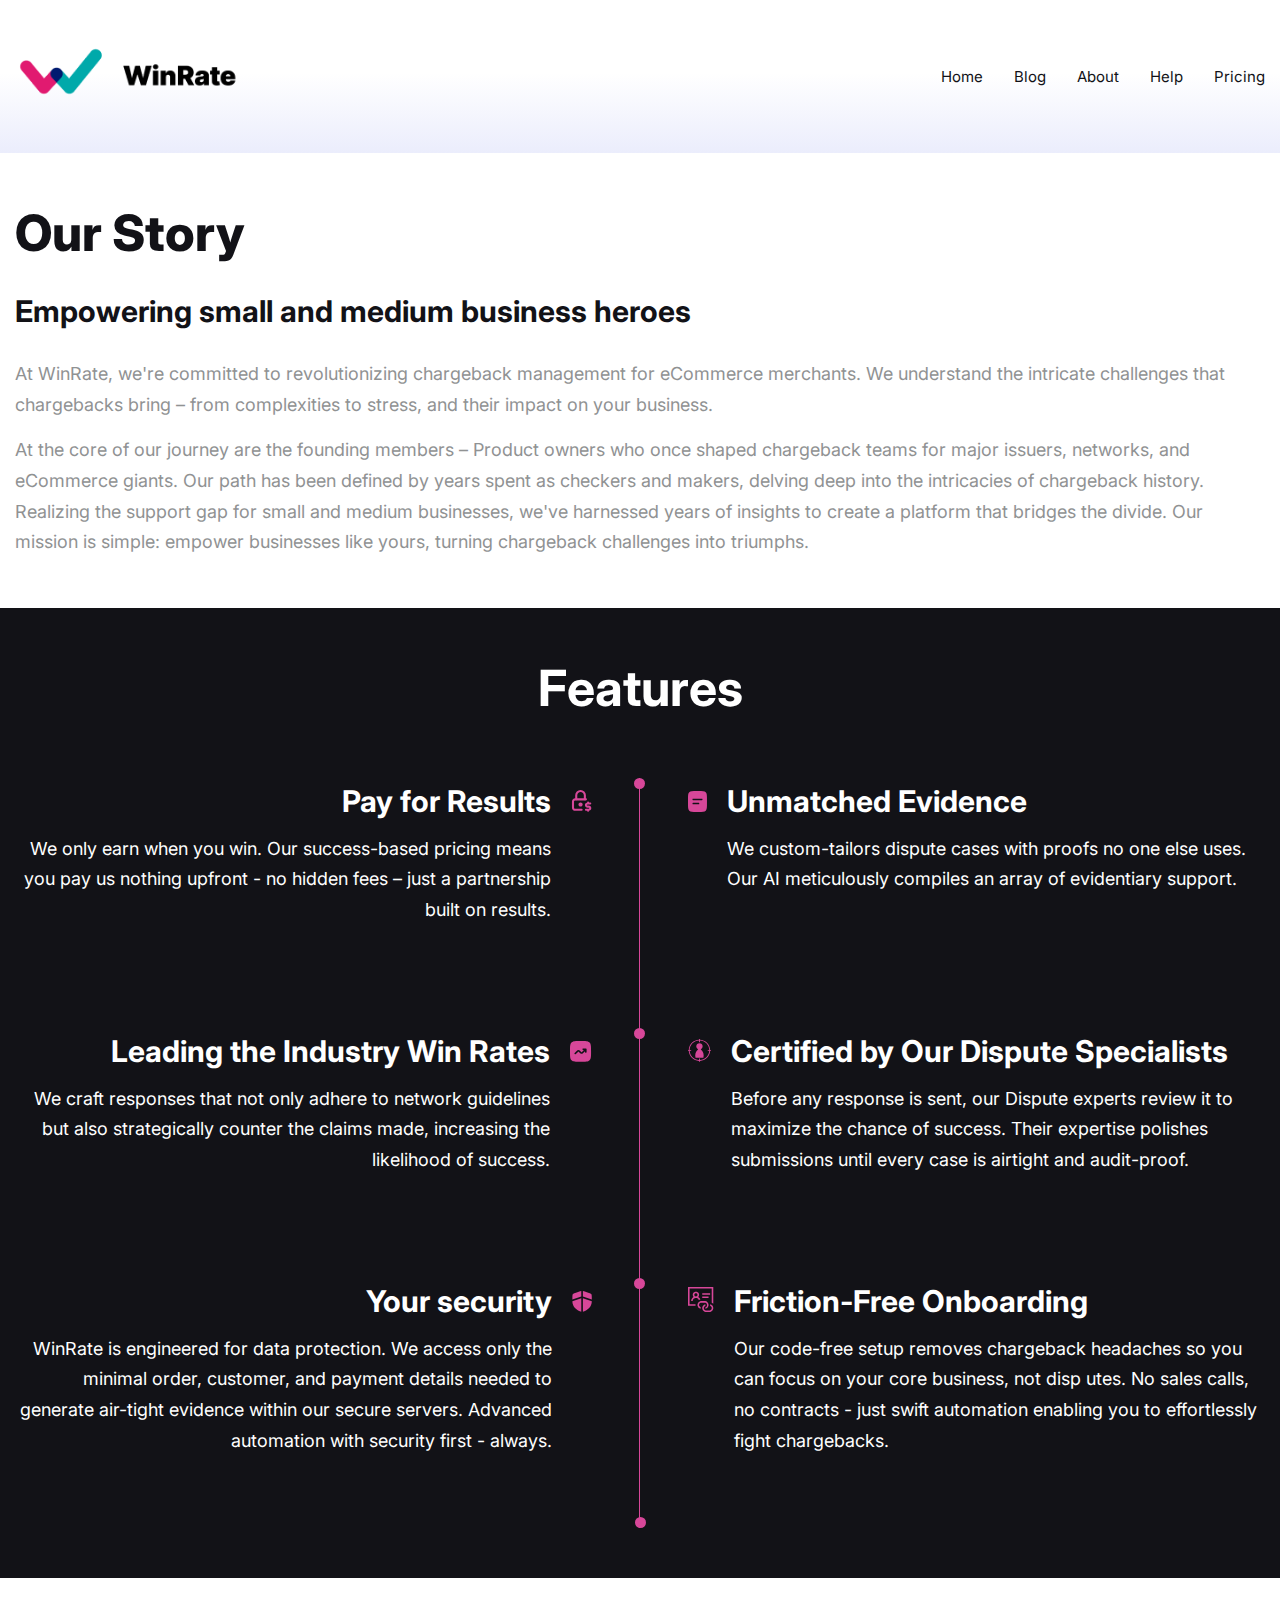
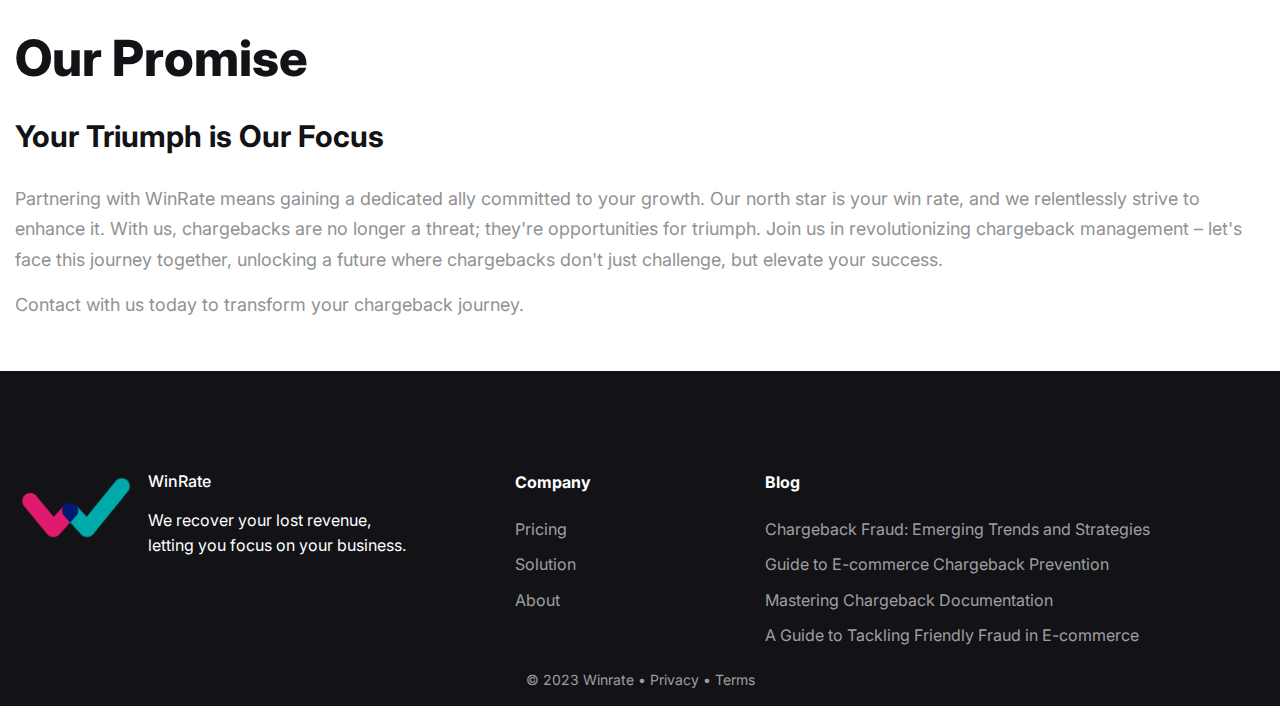
==== about-us.html @ cb0c0a17 "changes updated" ====
<!DOCTYPE html>
<html data-wf-domain="winrate.cc" data-wf-page="63db3bb6b0ab403797a33786" data-wf-site="63db3bb6b0ab4049eaa33785"
  data-wf-status="1">

<head>
  <meta charset="utf-8" />
  <title>WinRate - About Us</title>
  <meta
    content="Want the ultimate website for your SaaS Product or Start-up? Your search ends here. WinRate provides a complete toolkit to develop a powerful SaaS website that delivers top-notch performance."
    name="description" />
  <meta content="width=device-width, initial-scale=1" name="viewport" />
  <meta content="WinRate" name="Landing page" />
  <link href="assets/img/favicon.png" rel="shortcut icon" type="image/x-icon" />
  <link href="assets/css/style.css" rel="stylesheet" type="text/css" />
  <link rel="stylesheet" href="https://cdnjs.cloudflare.com/ajax/libs/OwlCarousel2/2.3.4/assets/owl.carousel.min.css"
    integrity="sha512-tS3S5qG0BlhnQROyJXvNjeEM4UpMXHrQfTGmbQ1gKmelCxlSEBUaxhRBj/EFTzpbP4RVSrpEikbmdJobCvhE3g=="
    crossorigin="anonymous" referrerpolicy="no-referrer" />
  <link rel="stylesheet"
    href="https://cdnjs.cloudflare.com/ajax/libs/OwlCarousel2/2.3.4/assets/owl.theme.default.min.css"
    integrity="sha512-sMXtMNL1zRzolHYKEujM2AqCLUR9F2C4/05cdbxjjLSRvMQIciEPCQZo++nk7go3BtSuK9kfa/s+a4f4i5pLkw=="
    crossorigin="anonymous" referrerpolicy="no-referrer" />
</head>

<body>
  <div class="linear-bg">
    <div class="container">
      <div class="header">
        <div>
          <a href="index.html" class="logo">
            <img src="assets/img/logo.png" alt="WinRate" />
          </a>
        </div>
        <div>
          <div class="menu-bar">
            <svg xmlns="http://www.w3.org/2000/svg" width="26" height="24" viewBox="0 0 26 24" fill="none">
              <path
                d="M23.6663 19.3337C24.18 19.3339 24.6738 19.5318 25.0455 19.8862C25.4172 20.2407 25.6384 20.7245 25.663 21.2375C25.6877 21.7506 25.5141 22.2534 25.1781 22.6419C24.8421 23.0304 24.3696 23.2748 23.8583 23.3243L23.6663 23.3337H2.33301C1.81939 23.3334 1.32555 23.1356 0.953826 22.7811C0.582103 22.4267 0.360992 21.9428 0.336309 21.4298C0.311626 20.9167 0.485264 20.4139 0.821242 20.0254C1.15722 19.6369 1.62978 19.3926 2.14101 19.343L2.33301 19.3337H23.6663ZM23.6663 10.0003C24.1968 10.0003 24.7055 10.211 25.0806 10.5861C25.4556 10.9612 25.6663 11.4699 25.6663 12.0003C25.6663 12.5308 25.4556 13.0395 25.0806 13.4145C24.7055 13.7896 24.1968 14.0003 23.6663 14.0003H2.33301C1.80257 14.0003 1.29387 13.7896 0.918794 13.4145C0.543722 13.0395 0.333008 12.5308 0.333008 12.0003C0.333008 11.4699 0.543722 10.9612 0.918794 10.5861C1.29387 10.211 1.80257 10.0003 2.33301 10.0003H23.6663ZM23.6663 0.666992C24.1968 0.666992 24.7055 0.877706 25.0806 1.25278C25.4556 1.62785 25.6663 2.13656 25.6663 2.66699C25.6663 3.19743 25.4556 3.70613 25.0806 4.08121C24.7055 4.45628 24.1968 4.66699 23.6663 4.66699H2.33301C1.80257 4.66699 1.29387 4.45628 0.918794 4.08121C0.543722 3.70613 0.333008 3.19743 0.333008 2.66699C0.333008 2.13656 0.543722 1.62785 0.918794 1.25278C1.29387 0.877706 1.80257 0.666992 2.33301 0.666992H23.6663Z"
                fill="black" />
            </svg>
          </div>
          <ul>
            <li><a href="index.html">Home</a></li>
            <li><a href="#">Blog</a></li>
            <li><a href="about-us.html">About</a></li>
            <li><a href="#">Help</a></li>
            <li><a href="pricing.html">Pricing</a></li>
          </ul>
        </div>
      </div>
    </div>
  </div>
  <!-- Our Story   -->
  <div class="our-story">
    <div class="container">
      <h2>Our Story </h2>
      <h3>Empowering small and medium business heroes</h3>
      <p>At WinRate, we're committed to revolutionizing chargeback management for eCommerce merchants. We understand the
        intricate challenges that chargebacks bring – from complexities to stress, and their impact on your business.
      </p>
      <p>
        At the core of our journey are the founding members – Product owners who once shaped chargeback teams for major
        issuers, networks, and eCommerce giants. Our path has been defined by years spent as checkers and makers,
        delving deep into the intricacies of chargeback history. Realizing the support gap for small and medium
        businesses, we've harnessed years of insights to create a platform that bridges the divide. Our mission is
        simple: empower businesses like yours, turning chargeback challenges into triumphs.
      </p>
    </div>
  </div>
  <!-- Features  -->
  <div class="features">
    <div class="container">
      <h2>Features</h2>
      <div class="wrapper">
        <div class="inner-wrapper">
          <div class="item">
            <div class="content">
              <h3>Pay for Results</h3>
              <p>We only earn when you win. Our success-based pricing means you pay us nothing upfront - no hidden fees
                – just a partnership built on results.</p>
            </div>
            <span><svg xmlns="http://www.w3.org/2000/svg" width="21" height="23" viewBox="0 0 21 23" fill="none">
                <path
                  d="M10.6271 20.7502H4.15677C3.58476 20.7502 3.03618 20.5307 2.6317 20.14C2.22723 19.7493 2 19.2194 2 18.6668V12.4168C2 11.8643 2.22723 11.3344 2.6317 10.9437C3.03618 10.553 3.58476 10.3335 4.15677 10.3335H14.9406"
                  stroke="#D74799" stroke-width="2.08333" stroke-linecap="round" stroke-linejoin="round" />
                <path
                  d="M5.23633 10.3333V6.16667C5.23633 5.0616 5.69079 4.00179 6.49974 3.22039C7.30868 2.43899 8.40585 2 9.54987 2C10.6939 2 11.7911 2.43899 12.6 3.22039C13.409 4.00179 13.8634 5.0616 13.8634 6.16667V10.3333M19.2553 14.5H16.5594C16.1304 14.5 15.7189 14.6646 15.4156 14.9576C15.1122 15.2507 14.9418 15.6481 14.9418 16.0625C14.9418 16.4769 15.1122 16.8743 15.4156 17.1674C15.7189 17.4604 16.1304 17.625 16.5594 17.625H17.6378C18.0668 17.625 18.4782 17.7896 18.7816 18.0826C19.0849 18.3757 19.2553 18.7731 19.2553 19.1875C19.2553 19.6019 19.0849 19.9993 18.7816 20.2924C18.4782 20.5854 18.0668 20.75 17.6378 20.75H14.9418M17.0986 20.75V21.7917M17.0986 13.4583V14.5M8.47148 15.5417C8.47148 15.8179 8.5851 16.0829 8.78734 16.2782C8.98957 16.4736 9.26386 16.5833 9.54987 16.5833C9.83588 16.5833 10.1102 16.4736 10.3124 16.2782C10.5146 16.0829 10.6283 15.8179 10.6283 15.5417C10.6283 15.2654 10.5146 15.0004 10.3124 14.8051C10.1102 14.6097 9.83588 14.5 9.54987 14.5C9.26386 14.5 8.98957 14.6097 8.78734 14.8051C8.5851 15.0004 8.47148 15.2654 8.47148 15.5417Z"
                  stroke="#D74799" stroke-width="2.08333" stroke-linecap="round" stroke-linejoin="round" />
              </svg></span>
          </div>
          <div class="item">
            <div class="content">
              <h3>Leading the Industry Win  Rates</h3>
              <p>We craft responses that not only adhere to network guidelines but also strategically counter the claims made, increasing the likelihood of success.</p>
            </div>
            <span><svg xmlns="http://www.w3.org/2000/svg" width="22" height="21" viewBox="0 0 22 21" fill="none">
              <path fill-rule="evenodd" clip-rule="evenodd" d="M1.54271 1.525C0 3.05208 0 5.50625 0 10.4167C0 15.3271 0 17.7823 1.54271 19.3073C3.08753 20.8333 5.5702 20.8333 10.5376 20.8333C15.5051 20.8333 17.9888 20.8333 19.5315 19.3073C21.0753 17.7833 21.0753 15.3271 21.0753 10.4167C21.0753 5.50625 21.0753 3.05104 19.5315 1.525C17.9899 0 15.5051 0 10.5376 0C5.5702 0 3.08648 0 1.54271 1.525ZM12.3817 8.33333C12.3817 8.76458 12.7358 9.11458 13.1721 9.11458H13.8992L11.7779 11.2115C11.7535 11.2357 11.7244 11.255 11.6924 11.2681C11.6604 11.2812 11.6261 11.288 11.5914 11.288C11.5568 11.288 11.5225 11.2812 11.4904 11.2681C11.4584 11.255 11.4294 11.2357 11.4049 11.2115L9.73363 9.55937C9.38783 9.21779 8.91898 9.02591 8.43012 9.02591C7.94126 9.02591 7.47241 9.21779 7.12661 9.55937L4.71033 11.9479C4.63268 12.0194 4.5704 12.1057 4.5272 12.2015C4.48401 12.2974 4.46078 12.4008 4.45891 12.5057C4.45704 12.6106 4.47656 12.7148 4.51631 12.8121C4.55606 12.9094 4.61522 12.9977 4.69027 13.0719C4.76532 13.1461 4.85471 13.2046 4.95312 13.2439C5.05153 13.2832 5.15694 13.3025 5.26305 13.3006C5.36917 13.2988 5.47382 13.2758 5.57077 13.2331C5.66771 13.1904 5.75497 13.1288 5.82732 13.0521L8.2436 10.6635C8.26807 10.6393 8.29715 10.62 8.32915 10.6069C8.36116 10.5938 8.39547 10.587 8.43012 10.587C8.46477 10.587 8.49908 10.5938 8.53109 10.6069C8.56309 10.62 8.59216 10.6393 8.61664 10.6635L10.2879 12.3156C10.6337 12.6572 11.1026 12.8491 11.5914 12.8491C12.0803 12.8491 12.5491 12.6572 12.8949 12.3156L15.0162 10.2198V10.9375C15.0162 11.1447 15.0994 11.3434 15.2476 11.4899C15.3958 11.6364 15.5969 11.7188 15.8065 11.7188C16.0161 11.7188 16.2171 11.6364 16.3653 11.4899C16.5135 11.3434 16.5968 11.1447 16.5968 10.9375V8.33333C16.5968 8.12613 16.5135 7.92742 16.3653 7.78091C16.2171 7.63439 16.0161 7.55208 15.8065 7.55208H13.1721C12.9625 7.55208 12.7614 7.63439 12.6132 7.78091C12.465 7.92742 12.3817 8.12613 12.3817 8.33333Z" fill="#D74799"/>
            </svg></span>
          </div>
          <div class="item">
            <div class="content">
              <h3>Your security</h3>
              <p>WinRate is engineered for data protection. We access only the minimal order, customer, and payment details needed to generate air-tight evidence within our secure servers. Advanced automation with security first - always.</p>
            </div>
            <span><svg xmlns="http://www.w3.org/2000/svg" width="20" height="21" viewBox="0 0 20 21" fill="none">
              <path d="M9.28094 0.00104336C8.62633 0.118952 7.85721 0.37355 6.67545 0.764839L6.05649 0.968309C2.80827 2.04305 1.18471 2.57938 0.777463 3.14074C0.377782 3.68959 0.369141 5.29857 0.369141 8.49149L9.28094 5.62204V0.00104336ZM9.28094 7.27067L0.369141 10.1401V10.3498C0.369141 16.2327 4.94818 19.0876 7.82157 20.3001C8.37248 20.5327 8.72895 20.683 9.28094 20.7508V7.27067ZM10.9013 20.7519V7.27067L19.8131 10.1401V10.3498C19.8131 16.2327 15.234 19.0876 12.3606 20.3001C11.8097 20.5327 11.4533 20.684 10.9013 20.7519ZM10.9013 5.62204V0C11.5559 0.117908 12.325 0.372507 13.5068 0.763795L14.1257 0.968309C17.3739 2.04201 18.9975 2.57833 19.4047 3.1397C19.8044 3.68855 19.8131 5.29753 19.8131 8.4894L10.9013 5.61995V5.62204Z" fill="#D74799"/>
            </svg></span>
          </div>
        </div>
        <div class="inner-wrapper">
          <div class="item">
            <span><svg xmlns="http://www.w3.org/2000/svg" width="19" height="21" viewBox="0 0 19 21" fill="none">
              <path fill-rule="evenodd" clip-rule="evenodd" d="M1.23501 1.30433C-1.25619e-07 2.52412 0 4.4887 0 8.41683V12.5835C0 16.5116 -1.25619e-07 18.4762 1.23501 19.696C2.46897 20.9168 4.45637 20.9168 8.43012 20.9168H10.5376C14.5114 20.9168 16.4988 20.9168 17.7328 19.696C18.9678 18.4762 18.9678 16.5116 18.9678 12.5835V8.41683C18.9678 4.4887 18.9678 2.52412 17.7328 1.30433C16.4988 0.083496 14.5114 0.0834961 10.5376 0.0834961H8.43012C4.45637 0.0834961 2.46897 0.083496 1.23501 1.30433ZM5.26882 7.63558C5.05922 7.63558 4.8582 7.71789 4.70998 7.8644C4.56177 8.01092 4.4785 8.20963 4.4785 8.41683C4.4785 8.62403 4.56177 8.82274 4.70998 8.96926C4.8582 9.11577 5.05922 9.19808 5.26882 9.19808H13.6989C13.9086 9.19808 14.1096 9.11577 14.2578 8.96926C14.406 8.82274 14.4893 8.62403 14.4893 8.41683C14.4893 8.20963 14.406 8.01092 14.2578 7.8644C14.1096 7.71789 13.9086 7.63558 13.6989 7.63558H5.26882ZM5.26882 11.8022C5.05922 11.8022 4.8582 11.8846 4.70998 12.0311C4.56177 12.1776 4.4785 12.3763 4.4785 12.5835C4.4785 12.7907 4.56177 12.9894 4.70998 13.1359C4.8582 13.2824 5.05922 13.3647 5.26882 13.3647H10.5376C10.7473 13.3647 10.9483 13.2824 11.0965 13.1359C11.2447 12.9894 11.328 12.7907 11.328 12.5835C11.328 12.3763 11.2447 12.1776 11.0965 12.0311C10.9483 11.8846 10.7473 11.8022 10.5376 11.8022H5.26882Z" fill="#D74799"/>
            </svg></span>
            <div class="content">
              <h3>Unmatched Evidence</h3>
              <p>We custom-tailors dispute cases with proofs no one else uses. Our AI meticulously compiles  an array of evidentiary support.</p>
            </div>
          </div>
          <div class="item">
            <span><svg xmlns="http://www.w3.org/2000/svg" width="23" height="23" viewBox="0 0 23 23" fill="none">
              <path d="M11.0151 0V0.742188C5.45323 0.967285 0.97852 5.39062 0.750808 10.8887H0V11.7676H0.750808C0.97852 17.2656 5.45323 21.6895 11.0151 21.9141V22.6562H11.9043V21.9141C17.4662 21.6895 21.9414 17.2656 22.1686 11.7676H22.9194V10.8887H22.1686C21.9414 5.39062 17.4662 0.967285 11.9043 0.742188V0H11.0151ZM11.0151 1.62158V3.125H11.9043V1.62158C16.9821 1.84473 21.0522 5.86914 21.2795 10.8887H19.7581V11.7676H21.2795C21.0522 16.7871 16.9821 20.8105 11.9043 21.0352V19.5312H11.0151V21.0352C5.93731 20.8105 1.86615 16.7871 1.64042 11.7676H3.1613V10.8887H1.64042C1.86615 5.86914 5.93731 1.84473 11.0151 1.62158ZM11.4597 4.19922C10.6213 4.19922 9.81718 4.52846 9.22432 5.11451C8.63146 5.70056 8.2984 6.49542 8.2984 7.32422C8.29864 7.92934 8.4766 8.52138 8.81068 9.02844C9.14476 9.5355 9.62057 9.93578 10.1804 10.1807C7.34013 12.5439 6.8116 15.8984 7.50808 18.6523H15.4113C16.1078 15.8984 15.5743 12.5391 12.739 10.1758C13.298 9.93123 13.7733 9.53171 14.1074 9.0256C14.4414 8.51949 14.6198 7.92851 14.621 7.32422C14.621 6.49542 14.2879 5.70056 13.6951 5.11451C13.1022 4.52846 12.2981 4.19922 11.4597 4.19922Z" fill="#D74799"/>
            </svg></span>
            <div class="content">
              <h3>Certified by Our  Dispute Specialists</h3>
              <p>Before any response is sent, our Dispute experts review it to maximize the chance of success. Their expertise polishes submissions until every case is airtight and audit-proof.</p>
            </div>
          </div>
          <div class="item">
            <span><svg xmlns="http://www.w3.org/2000/svg" width="26" height="25" viewBox="0 0 26 25" fill="none">
              <path d="M22.1291 7.8125H14.2258V6.25H22.1291V7.8125ZM14.2258 9.375H20.5484V10.9375H14.2258V9.375ZM22.0797 17.2607C22.5407 17.3503 22.9688 17.509 23.3639 17.7368C23.7591 17.9647 24.0966 18.2536 24.3765 18.6035C24.6565 18.9535 24.8787 19.3359 25.0434 19.751C25.208 20.166 25.2904 20.6136 25.2904 21.0938C25.2904 21.6309 25.1875 22.1354 24.9816 22.6074C24.7758 23.0794 24.4918 23.4945 24.1296 23.8525C23.7673 24.2106 23.3475 24.4914 22.87 24.6948C22.3925 24.8983 21.8821 25 21.3387 25H18.1774C17.6341 25 17.1237 24.8983 16.6462 24.6948C16.1687 24.4914 15.7488 24.2147 15.3866 23.8647C15.0244 23.5148 14.7404 23.0998 14.5345 22.6196C14.3287 22.1395 14.2258 21.6309 14.2258 21.0938C14.2258 20.6299 14.304 20.1864 14.4605 19.7632C14.6169 19.34 14.835 18.9616 15.1149 18.6279C15.3948 18.2943 15.7283 18.0054 16.1152 17.7612C16.5021 17.5171 16.9261 17.3503 17.3871 17.2607V18.8843C17.1484 18.9657 16.9343 19.0796 16.745 19.2261C16.5556 19.3726 16.3869 19.5435 16.2387 19.7388C16.0905 19.9341 15.9835 20.1457 15.9176 20.3735C15.8518 20.6014 15.8147 20.8415 15.8065 21.0938C15.8065 21.4193 15.8682 21.7244 15.9917 22.0093C16.1152 22.2941 16.284 22.5423 16.498 22.7539C16.7121 22.9655 16.9631 23.1323 17.2513 23.2544C17.5394 23.3765 17.8481 23.4375 18.1774 23.4375H21.3387C21.668 23.4375 21.9768 23.3765 22.2649 23.2544C22.553 23.1323 22.8041 22.9655 23.0182 22.7539C23.2322 22.5423 23.401 22.2941 23.5245 22.0093C23.648 21.7244 23.7097 21.4193 23.7097 21.0938C23.7097 20.8415 23.6727 20.5973 23.5986 20.3613C23.5245 20.1253 23.4092 19.9097 23.2528 19.7144C23.0964 19.519 22.9235 19.3481 22.7342 19.2017C22.5448 19.0552 22.3184 18.9412 22.055 18.8599C22.1044 18.5669 22.1291 18.2699 22.1291 17.9688C22.1291 17.8548 22.1249 17.7368 22.1167 17.6147C22.1085 17.4927 22.0961 17.3747 22.0797 17.2607ZM13.4355 15.625C13.1062 15.625 12.7975 15.686 12.5093 15.8081C12.2212 15.9302 11.9701 16.097 11.7561 16.3086C11.542 16.5202 11.3733 16.7684 11.2498 17.0532C11.1263 17.3381 11.0645 17.6432 11.0645 17.9688C11.0645 18.2292 11.1016 18.4733 11.1757 18.7012C11.2498 18.929 11.365 19.1447 11.5214 19.3481C11.6779 19.5516 11.8507 19.7225 12.0401 19.8608C12.2294 19.9992 12.4558 20.1131 12.7193 20.2026C12.6699 20.4956 12.6452 20.7926 12.6452 21.0938C12.6452 21.2077 12.6493 21.3257 12.6575 21.4478C12.6658 21.5698 12.6781 21.6878 12.6946 21.8018C12.2336 21.7204 11.8055 21.5617 11.4103 21.3257C11.0151 21.0897 10.6776 20.8008 10.3977 20.459C10.1178 20.1172 9.89551 19.7347 9.73086 19.3115C9.56621 18.8883 9.48388 18.4408 9.48388 17.9688C9.48388 17.4316 9.58679 16.9271 9.79261 16.4551C9.99842 15.9831 10.2783 15.5721 10.6323 15.2222C10.9863 14.8722 11.4062 14.5915 11.8919 14.3799C12.3776 14.1683 12.8922 14.0625 13.4355 14.0625H16.5968C17.1401 14.0625 17.6506 14.1642 18.128 14.3677C18.6055 14.5711 19.0213 14.8519 19.3753 15.21C19.7293 15.568 20.0133 15.9831 20.2273 16.4551C20.4414 16.9271 20.5484 17.4316 20.5484 17.9688C20.5484 18.4082 20.4661 18.8354 20.3014 19.2505C20.1368 19.6655 19.9063 20.048 19.6099 20.3979C19.3135 20.7479 18.9801 21.0409 18.6097 21.2769C18.2392 21.5129 17.8317 21.6878 17.3871 21.8018V20.1782C17.7411 20.105 18.021 20.0114 18.2268 19.8975C18.4327 19.7835 18.5891 19.633 18.6961 19.4458C18.8031 19.2586 18.8772 19.047 18.9184 18.811C18.9595 18.575 18.976 18.2943 18.9678 17.9688C18.9678 17.6432 18.906 17.3381 18.7825 17.0532C18.659 16.7684 18.4903 16.5202 18.2762 16.3086C18.0622 16.097 17.8111 15.9302 17.523 15.8081C17.2348 15.686 16.9261 15.625 16.5968 15.625H13.4355ZM25.2904 0V16.7358C24.8211 16.3208 24.2942 15.9912 23.7097 15.7471V1.5625H1.58065V17.1875H7.59452C7.57805 17.3177 7.56159 17.4438 7.54512 17.5659C7.52866 17.688 7.51631 17.8223 7.50808 17.9688C7.50808 18.099 7.51631 18.2292 7.53277 18.3594C7.54924 18.4896 7.5657 18.6198 7.58217 18.75H0V0H25.2904ZM3.16129 14.0625C3.16129 13.6393 3.21892 13.2284 3.33418 12.8296C3.44943 12.4308 3.61408 12.0524 3.82813 11.6943C4.04218 11.3363 4.3015 11.0107 4.60611 10.7178C4.91071 10.4248 5.25236 10.1766 5.63106 9.97314C5.35115 9.68831 5.13299 9.35872 4.97657 8.98438C4.82015 8.61003 4.74194 8.2194 4.74194 7.8125C4.74194 7.38119 4.82427 6.97835 4.98892 6.604C5.15357 6.22965 5.37996 5.896 5.6681 5.60303C5.95624 5.31006 6.28966 5.08626 6.66836 4.93164C7.04705 4.77702 7.45868 4.69564 7.90324 4.6875C8.33956 4.6875 8.74707 4.76888 9.12577 4.93164C9.50447 5.0944 9.842 5.3182 10.1384 5.60303C10.4347 5.88786 10.6611 6.21745 10.8176 6.5918C10.974 6.96615 11.0563 7.37305 11.0645 7.8125C11.0645 8.2194 10.9863 8.61003 10.8299 8.98438C10.6735 9.35872 10.4553 9.68831 10.1754 9.97314C10.6941 10.258 11.1427 10.6242 11.5214 11.0718C11.9001 11.5194 12.1924 12.0239 12.3982 12.5854C11.8713 12.6668 11.3609 12.8133 10.867 13.0249C10.7517 12.7157 10.5953 12.4349 10.3977 12.1826C10.2001 11.9303 9.97372 11.7106 9.71851 11.5234C9.4633 11.3363 9.17928 11.1938 8.86644 11.0962C8.55361 10.9985 8.23254 10.9456 7.90324 10.9375C7.46691 10.9375 7.0594 11.0189 6.68071 11.1816C6.30201 11.3444 5.96447 11.5682 5.6681 11.853C5.37173 12.1379 5.14534 12.4674 4.98892 12.8418C4.8325 13.2161 4.75017 13.623 4.74194 14.0625H3.16129ZM7.90324 6.25C7.68096 6.25 7.47515 6.29069 7.2858 6.37207C7.09645 6.45345 6.9318 6.56331 6.79184 6.70166C6.65189 6.84001 6.53664 7.00684 6.44608 7.20215C6.35552 7.39746 6.31436 7.60091 6.32259 7.8125C6.32259 8.03223 6.36375 8.23568 6.44608 8.42285C6.5284 8.61003 6.63954 8.77279 6.7795 8.91113C6.91945 9.04948 7.08822 9.16341 7.2858 9.25293C7.48338 9.34245 7.68919 9.38314 7.90324 9.375C8.12552 9.375 8.33133 9.33431 8.52068 9.25293C8.71003 9.17155 8.87468 9.06169 9.01463 8.92334C9.15458 8.78499 9.26984 8.61816 9.3604 8.42285C9.45095 8.22754 9.49212 8.02409 9.48388 7.8125C9.48388 7.59277 9.44272 7.38932 9.3604 7.20215C9.27807 7.01497 9.16693 6.85221 9.02698 6.71387C8.88703 6.57552 8.71826 6.46159 8.52068 6.37207C8.3231 6.28255 8.11728 6.24186 7.90324 6.25Z" fill="#D74799"/>
            </svg></span>
            <div class="content">
              <h3>Friction-Free Onboarding</h3>
              <p>Our code-free setup removes chargeback headaches so you can focus on your core business, not disp     utes. No sales calls, no contracts - just swift automation enabling you to effortlessly fight chargebacks.</p>
            </div>
          </div>
        </div>
      </div>
    </div>

  </div>
   <!-- Our Promise   -->
   <div class="our-story">
    <div class="container">
      <h2>Our Promise </h2>
      <h3>Your Triumph is Our Focus</h3>
      <p>Partnering with WinRate means gaining a dedicated ally committed to your growth. Our north star is your win rate, and we relentlessly strive to enhance it. With us, chargebacks are no longer a threat; they're opportunities for triumph. Join us in revolutionizing chargeback management – let's face this journey together, unlocking a future where chargebacks don't just challenge, but elevate your success.
      </p>
      <p>
        Contact with us today to transform your chargeback journey.
      </p>
    </div>
  </div>
  <!-- Footer  -->
  <footer>
    <div class="container">
      <div class="inner-footer">
        <div class="inner-wrapper logo">
          <img src="assets/img/favicon.png" alt="WinRate" />
          <div>
            <p><span>WinRate</span></p>
            <p>We recover your lost revenue, letting you focus on your business. </p>
          </div>

        </div>
        <div class="inner-wrapper">
          <h3>Company</h3>
          <ul>
            <li><a href="#">Pricing</a></li>
            <li><a href="#">Solution</a></li>
            <li><a href="#">About</a></li>
          </ul>
        </div>
        <div class="inner-wrapper">
          <h3>Blog</h3>
          <ul>
            <li><a href="#">Chargeback Fraud: Emerging Trends and Strategies</a></li>
            <li><a href="#">Guide to E-commerce Chargeback Prevention</a></li>
            <li><a href="#">Mastering Chargeback Documentation</a></li>
            <li><a href="#"> A Guide to Tackling Friendly Fraud in E-commerce</a></li>
          </ul>
        </div>
      </div>
      <div class="copy-right">
        © 2023 Winrate • <a href="#">Privacy</a> • <a href="#">Terms</a></a>
      </div>
    </div>
  </footer>
  <!--  -->



  <!-- scripts  -->
  <script src="https://code.jquery.com/jquery-3.7.1.min.js"
    integrity="sha256-/JqT3SQfawRcv/BIHPThkBvs0OEvtFFmqPF/lYI/Cxo=" crossorigin="anonymous"></script>
  <script src="https://cdnjs.cloudflare.com/ajax/libs/OwlCarousel2/2.3.4/owl.carousel.min.js"
    integrity="sha512-bPs7Ae6pVvhOSiIcyUClR7/q2OAsRiovw4vAkX+zJbw3ShAeeqezq50RIIcIURq7Oa20rW2n2q+fyXBNcU9lrw=="
    crossorigin="anonymous" referrerpolicy="no-referrer"></script>

  <script>
    $('.owl-carousel-right').owlCarousel({
      center: true,
      loop: true,
      items: 3,
      autoplay: true,
      autoplayTimeout: 1600,
      autoplaySpeed: 1000,
      margin: 10,
      rtl: true,
      dots: false,
      nav: false
    })
    $('.owl-carousel-left').owlCarousel({
      center: true,
      loop: true,
      items: 3,
      autoplay: true,
      autoplayTimeout: 1600,
      autoplaySpeed: 1000,
      margin: 10,
      dots: false,
      nav: false
    })
    $('.client-testimonail').owlCarousel({
      loop: true,
      items: 1,
      autoplay: false,
      margin: 10,
      dots: false,
      nav: true,
      navText: ["<img src='assets/img/left-arrow.svg'>", "<img src='assets/img/right-arrow.svg'>"]

    })
  </script>
  <script>
    var acc = document.getElementsByClassName("accordion-item");

    var i;

    for (i = 0; i < acc.length; i++) {
      acc[i].addEventListener("click", function () {
        this.classList.toggle("active");
        var panel = this.nextElementSibling;

        if (panel.style.display === "block") {
          panel.style.display = "none";
        } else {
          panel.style.display = "block";
        }
      });
    }
  </script>
  <script>
    $(".menu-bar").click(function () {
      $(".header").toggleClass("show");
    });
  </script>
</body>

</html>
---- assets/css/style.css ----
@import url('https://fonts.googleapis.com/css2?family=Inter:wght@100;200;300;400;500;600;700;800;900&display=swap');

body {
    font-family: 'Inter', sans-serif;
    font-weight: 400;
    font-size: 15px;
    color: #121217;
    margin: 0;
}

* {
    box-sizing: border-box;
}

p {
    margin: 0;
    font-size: 18px;
    line-height: 30.6px;
}

h1,
h2 {
    margin: 0;
}

ul {
    list-style: none;
    margin: 0;
    padding: 0;
}

a {
    text-decoration: none;
    color: #121217;
}

img {
    width: 100%;
}

.bg-gray {
    background: #F7F7F8;
}

.linear-bg {
    background: linear-gradient(0deg, #EBEDFC 0%, rgba(255, 255, 255, 0.00) 52.3%);
}

a.learn-more {
    color: #000;
    font-size: 15px;
    font-weight: 500;
    line-height: 31.72px;
    letter-spacing: -0.52px;
    display: inline-flex;
    align-items: center;
}

.container {
    max-width: 1380px;
    padding: 0 15px;
    margin: 0 auto;
}

.primary-btn {
    color: #fff;
    background-color: #7F54B3;
    border-radius: 50px;
    font-size: 16px;
    font-weight: 500;
    line-height: 24px;
    padding: 6px 25px;
    cursor: pointer;
    border: none;
}

.primary-btn:hover {
    background-color: #d9d9d9;
    color: #7F54B3;
}

.header {
    display: flex;
    align-items: center;
    justify-content: space-between;
    padding: 44px 0;
}

.header>div {
    flex: 1;
}

.header>div:last-child {
    text-align: right;
}

.header .logo {
    display: block;
    flex: 1;
}

.header .logo img {
    max-width: 233px;
}

.header ul {
    display: flex;
    align-items: center;
    gap: 31px;
    justify-content: flex-end;
}

.header ul li a {
    line-height: 24px;
}

/* Banner  */
.banner {
    padding: 104px 0;
}

.banner h1 {
    font-size: 74px;
    font-weight: 800;
    line-height: 80px;
    letter-spacing: -3.2px;
    margin: 0 0 20px;
}

.banner h1 span {
    color: #7F54B3;
}

.banner .line {
    max-width: 635px;
}

.banner .dashboard {
    /* max-width: 575px;
    display: block; */
    margin: 30px auto 0;
}

.banner .content {
    margin: 17px 0 0;
}

.banner .content p {
    font-size: 24px;
    max-width: 800px;
    color: #909293;
    line-height: 30.6px;
    margin: 0 0 50px;
}

.banner .content .primary-btn {
    padding-left: 50px;
    padding-right: 50px;
}

/* Win Rates: Our Guiding North Star  */
.win-rate {
    background: url(../img/winrates.png), #EBEDFC 50% / cover no-repeat;
}

.win-rate .win-rate-wrapper {
    padding: 100px 0;
    display: flex;
    flex-wrap: wrap;
}

.win-rate .win-rate-inner {
    width: 50%;
}

.win-rate .win-rate-inner h2 {
    font-size: 53px;
    line-height: 63.84px;
    letter-spacing: -1.68px;
    margin: 0 0 30px;
}

.win-rate .win-rate-inner .line {
    max-width: 258px;
}

.win-rate .win-rate-inner p {
    margin: 15px 0;
}

.win-rate .win-rate-inner p span {
    font-weight: 700;
}


.win-rate .win-rate-inner h3 {
    text-align: center;
    font-size: 28px;
    margin: 0 0 50px;
}

.win-rate .win-rate-inner .right-inner {
    position: relative;
    max-width: 300px;
    margin: 0 auto;

}

.win-rate .win-rate-inner .right-inner::before {
    content: '';
    background: linear-gradient(90deg, #EBEDFC 30.52%, rgba(255, 255, 255, 0.00) 50.31%);
    background-size: cover;
    position: absolute;
    top: 0;
    bottom: 0;
    left: 0;
    width: 50px;
    z-index: 10;
}

.win-rate .win-rate-inner .right-inner::after {
    content: '';
    background: linear-gradient(270deg, #EBEDFC 30.52%, rgba(255, 255, 255, 0.00) 50.31%);
    background-size: cover;
    position: absolute;
    top: 0;
    bottom: 0;
    right: 0;
    width: 100px;
    z-index: 10;
}

.win-rate .win-rate-inner .right-inner .owl-carousel {
    margin: 0 0 20px;
}

.win-rate .win-rate-inner .right-inner .owl-carousel .owl-item.center .item {
    transform: scale(1.2);
}

.win-rate .win-rate-inner .right-inner .owl-carousel .owl-item .item {
    transform: scale(0.8);
    transition: all ease 0.5s;
}

.win-rate .win-rate-inner .right-inner .owl-carousel .owl-item .item .item-inner {
    border-radius: 5px;
    background: #FFF;
    height: 70px;
    padding: 20px;
    text-align: center;
}

.win-rate .win-rate-inner .right-inner .owl-carousel .owl-item .item img {
    height: 100%;
    object-fit: contain;
}

/* Why Us  */
.why-us {
    padding: 120px 0;
    background: url(../img/why-us.png), #121217;
}

.why-us h2 {
    color: #FFF;
    font-size: 53px;
    font-weight: 700;
    line-height: 30.6px;
    margin: 0 0 44px;
}

.why-us ul {
    display: flex;
    flex-wrap: wrap;
    gap: 30px;
}

.why-us ul li {
    width: calc(33.33% - 30px);
    padding: 85px 0 60px;
}

.why-us ul li h3 {
    color: #FFF;
    font-size: 36.4px;
    line-height: 46.08px;
    letter-spacing: -0.768px;
    margin: 0 0 50px;
}

.why-us ul li p {
    color: #FFF;
}


/* No Commitment */
.no-commitment {
    padding: 100px 0;
}

.no-commitment .no-commitment-wrapper {
    display: flex;
}

.no-commitment .no-commitment-wrapper .left {
    width: 50%;
    border-radius: 20px;
    border: 1px solid #BBBAB8;
}

.no-commitment .no-commitment-wrapper .left .heading {
    background: #121217;
    border-radius: 20px;
    color: #FFF;
    font-size: 20px;
    font-weight: 600;
    line-height: 30.6px;
    text-align: center;
    padding: 10px;
}

.no-commitment .no-commitment-wrapper .left .left-inner {
    padding: 30px;
}

.no-commitment .no-commitment-wrapper .left .inner-wrapper {
    padding: 13px 15px 5px;
    display: flex;
    align-items: center;
    gap: 15px;
    justify-content: space-between;
    border: 1px solid #545454;
    border-radius: 20px;
    max-width: 490px;
    margin: auto;
}

.no-commitment .no-commitment-wrapper .left .inner-wrapper img {
    width: 40px;
}

.no-commitment .no-commitment-wrapper .left .inner-wrapper .content {
    display: flex;
    align-items: center;
    gap: 15px;

}

.no-commitment .no-commitment-wrapper .left .inner-wrapper .content p {
    font-size: 18px;
    line-height: 20.6px;

}

.no-commitment .no-commitment-wrapper .left .inner-wrapper .content p:first-child {
    margin: 0 0 2px;
    font-weight: 700;
}

.no-commitment .no-commitment-wrapper .left .inner-wrapper span {
    font-size: 18px;
    line-height: 30.6px;
}

.no-commitment .no-commitment-wrapper .left .inner-wrapper span.green {
    color: #1E874C;
}

.no-commitment .no-commitment-wrapper .left .inner-wrapper span.purple {
    color: #7F54B3;
}

.no-commitment .no-commitment-wrapper .left .inner-wrapper span.red {
    color: #EA270C;
}

.no-commitment .no-commitment-wrapper .left .arrow-image {
    margin: 6px auto;
    max-width: 12px;
    display: block;
}

.no-commitment .no-commitment-wrapper .right {
    width: 50%;
    padding: 0 0 0 123px;
}

.no-commitment .no-commitment-wrapper .right h2 {
    font-size: 52px;
    font-style: normal;
    font-weight: 700;
    line-height: 63.84px;
    letter-spacing: -1.68px;
    margin: 0 0 50px;
}

.no-commitment .no-commitment-wrapper .right p {
    margin: 0 0 15px;
}

.no-commitment .no-commitment-wrapper .right p span {
    color: #6C6C89;
}

.no-commitment .no-commitment-wrapper .right p span b {
    font-weight: 700;
}

/* A behind-the-scenes view  */
.behind-the-scenes-view {
    padding: 100px 0;
}

.behind-the-scenes-view h2 {
    color: #000;
    font-size: 52px;
    font-weight: 700;
    letter-spacing: 2px;
    text-transform: uppercase;
    margin: 0 0 30px;
}

.behind-the-scenes-view p {
    max-width: 1090px;
    margin: 0 0 50px;
    color: #909293;
    font-size: 24px;
    line-height: 30.6px;
}

.behind-the-scenes-view ul {
    display: flex;
    flex-wrap: wrap;
    gap: 60px 150px;
}

.behind-the-scenes-view ul li {
    width: calc(50% - 150px);
    display: flex;
    gap: 12px;
    align-items: flex-start;
}

.behind-the-scenes-view ul li .content {
    width: calc(100% - 43px);

}


.behind-the-scenes-view ul li .content h4 {
    font-size: 24px;
    font-weight: 500;
    line-height: 31.72px;
    letter-spacing: -0.52px;
    margin: 0 0 15px;
}

.behind-the-scenes-view ul li .content span {
    color: #000;
    font-size: 24px;
    font-weight: 300;
    line-height: 31.72px;
    letter-spacing: -0.52px;
}

/* Our Approach: Security First, Always  */
.our-approach {
    background: linear-gradient(0deg, #E8E9E9 0%, #FFF 100%);
    padding: 132px 0;
}

.our-approach h2 {
    font-size: 50px;
    font-weight: 700;
    margin: 0 0 45px;
}

.our-approach p {
    color: #909293;
    font-family: Inter;
    font-size: 24px;
    margin: 0 0 31px;
}

.our-approach ul {
    display: flex;
    align-items: self-start;
    margin: 58px 0 0;
    justify-content: space-between;
    flex-wrap: wrap;
}

.our-approach ul li {
    text-align: center;
    flex: 1;
}

.our-approach ul li img {
    height: 100px;
    width: 100px;
    object-fit: contain;
}

.our-approach ul li p {
    margin: 31px 0 0;
    display: flex;
    align-items: center;
    justify-content: center;
    gap: 12px;
}

.our-approach ul li p span {
    color: #909293;
    font-size: 24px;
}

/* Love from clients worldwide  */
.clients-worldwide {
    background: linear-gradient(270deg, #EBEDFC 24.65%, #FFF 50%);
    padding: 65px 0 125px;
}

.clients-worldwide h2 {
    font-size: 50px;
    font-weight: 700;
    line-height: 30.6px;
    margin: 0 0 133px;
}

.clients-worldwide .inner-wrapper {
    display: flex;
    align-items: center;
}

.clients-worldwide .inner-wrapper .inner {
    width: 40%;
}

.clients-worldwide .inner-wrapper .inner:nth-child(2) {
    width: 20%;
    text-align: center;
}

.clients-worldwide .inner-wrapper .inner .company {
    display: flex;
    align-items: center;
    gap: 12.5px;
    margin: 0 0 44px;
}

.clients-worldwide .inner-wrapper .inner .company img {
    width: 67.5px;
}

.clients-worldwide .inner-wrapper .inner .company span {
    color: #6C6C89;
    font-size: 25px;
    font-weight: 700;
    line-height: 32.4px;
}

.clients-worldwide .inner-wrapper .inner p {
    font-size: 20px;
    line-height: 32.4px;
    margin: 0 0 36px;
}

.clients-worldwide .inner-wrapper .inner h3 {
    font-size: 18px;
    font-weight: 700;
    line-height: 32.4px;
    margin: 0;
}

.clients-worldwide .inner-wrapper .inner h3 span {
    font-weight: 400;
}

.clients-worldwide .owl-nav {
    display: flex;
    align-items: center;
    justify-content: end;
    gap: 125px;
}

.clients-worldwide .owl-nav button img {
    width: 50px;
}

.clients-worldwide .owl-nav button:hover {
    background-color: transparent !important;
}

/* Recent Blogs  */
.recent-blog {
    padding: 56px 0;
}

.recent-blog h2 {
    color: #121217;
    font-size: 50px;
    font-weight: 700;
    line-height: 63.84px;
    letter-spacing: -1.68px;
    margin: 0 0 35px;
}

.recent-blog .inner-wrapper {
    display: flex;
    align-items: flex-start;
    gap: 250px;
}

.recent-blog .inner-wrapper .blog-inner {
    width: calc(50% - 125px);
}

.recent-blog .inner-wrapper .blog-inner p {
    font-size: 20px;
    line-height: 25px;
    letter-spacing: -1.68px;
    margin: 0 0 27px;
}

.recent-blog .inner-wrapper .blog-inner img {
    height: 350px;
    object-fit: cover;
    box-shadow: 0 0 10px rgba(0, 0, 0, .25);

}

.recent-blog .show-more {
    text-align: right;
    margin-top: 20px;
}

/* FAQ  */
.faq {
    padding: 114px 0 0;
    display: flex;
    align-items: flex-start;
    gap: 100px;
    flex-wrap: wrap;
}

.faq .inner-wrapper {
    width: calc(50% - 50px);
}

.faq h2 {
    font-size: 50px;
    font-weight: 700;
    margin: 0 0 72px;
}

.faq .accordion .card {
    border-radius: 10px;
    background: #FFF;
    box-shadow: 0 0 56px rgba(201, 201, 201, .25);
    margin: 0 0 30px;
}

.faq .accordion .card h4.accordion-item {
    padding: 15px 45px 15px 15px;
    font-size: 24px;
    font-weight: 600;
    margin: 0;
    cursor: pointer;
    position: relative;
}

.faq .accordion .card h4.accordion-item span {
    height: 24px;
    width: 24px;
    border: 1px solid #121217;
    border-radius: 50%;
    display: block;
    position: absolute;
    right: 15px;
    top: 50%;
    transform: translateY(-50%);
}

.faq .accordion .card h4.accordion-item span::before {
    content: '';
    position: absolute;
    left: 50%;
    top: 50%;
    transform: translate(-50%, -50%);
    background-color: #121217;
    height: 1px;
    width: 60%;
}

.faq .accordion .card h4.accordion-item span::after {
    content: '';
    position: absolute;
    left: 50%;
    top: 50%;
    transform: translate(-50%, -50%);
    background-color: #121217;
    width: 1px;
    height: 60%;
}

.faq .accordion .card h4.accordion-item.active span::after {
    display: none;
}

.faq .accordion .card .panel {
    display: none;
    border-top: 1px solid #d9d9d9;
    padding: 15px;
}

/* Footer  */
footer {
    background-color: #121217;
    padding: 83px 0 15px;
}

footer .inner-footer {
    display: flex;
    flex-wrap: wrap;
}

footer .inner-footer .inner-wrapper:nth-child(2) {
    width: 20%;
}

footer .inner-footer .inner-wrapper:nth-child(3) {
    width: 40%;
}

footer .inner-footer .inner-wrapper.logo {
    display: flex;
    align-items: flex-start;
    gap: 11px;
    padding: 15px 0 0;
}

footer .inner-footer .inner-wrapper:first-child {
    width: 40%;
    padding-right: 100px;
}

footer .inner-footer .inner-wrapper img {
    max-width: 122px;
}

footer .inner-footer .inner-wrapper p {
    color: #fff;
    font-size: 16px;
    line-height: 25.6px;
}

footer .inner-footer .inner-wrapper p span {
    font-weight: 500;
    margin: 0 0 13px;
    display: block;
}

footer .inner-footer .inner-wrapper h3 {
    color: #FFF;
    font-size: 16px;
    line-height: 25.6px;
}

footer .inner-footer .inner-wrapper ul li {
    padding: 5px 0;
}

footer .inner-footer .inner-wrapper ul li a {
    color: rgba(255, 255, 255, 0.60);
    font-size: 16px;
    line-height: 25.6px;
}

footer .copy-right {
    color: rgba(255, 255, 255, 0.60);
    text-align: center;
    font-size: 14px;
    line-height: 22.4px;
    margin: 15px 0 0;
}

footer .copy-right a {
    color: rgba(255, 255, 255, 0.60);
}

/* Mobile View  */
.menu-bar {
    cursor: pointer;
    margin-left: auto;
    display: none;
}


/* About us page  */
/* Our Story */
.our-story {
    padding: 50px 0;
}

.our-story h2 {
    font-size: 50px;
    font-weight: 800;
    margin: 0 0 30px;
}

.our-story h3 {
    color: #121217;
    font-size: 30px;
    font-weight: 700;
}

.our-story p {
    color: #909293;
    margin: 15px 0 0;
}

/* features  */
.features {
    padding: 50px 0;
    background-color: #121217;
}

.features h2 {
    color: #FFF;
    font-size: 50px;
    font-weight: 700;
    margin: 0 0 60px;
    text-align: center;
}

.features .wrapper {
    display: flex;
    align-items: flex-start;
    gap: 96px;
    flex-wrap: wrap;
}

.features .wrapper .inner-wrapper {
    width: calc(50% - 48px);
}

.features .wrapper .inner-wrapper .item {
    display: flex;
    align-items: baseline;
    gap: 20px;
    min-height: 200px;
    position: relative;
}

@media (max-width:1280px) {
    .features .wrapper .inner-wrapper .item {
        min-height: 250px;
    }
}

@media (max-width:1024px) {
    .features .wrapper .inner-wrapper .item {
        min-height: 300px;
    }
}

.features .wrapper .inner-wrapper .item h3 {
    color: #FFF;
    font-size: 30px;
    font-weight: 700;
    line-height: 46.08px;
    margin: 0 0 10px;
}

.features .wrapper .inner-wrapper .item p {
    color: #FFF;
}

.features .wrapper .inner-wrapper:first-child .item {
    justify-content: end;
}

.features .wrapper .inner-wrapper:first-child .item h3,
.features .wrapper .inner-wrapper:first-child .item p {
    text-align: right;
}

.features .wrapper .inner-wrapper:first-child .item::after {
    content: '';
    width: 1px;
    position: absolute;
    right: -48px;
    top: 0;
    bottom: 0;
    background: #D74799;
}

.features .wrapper .inner-wrapper:first-child .item::before {
    content: '';
    width: 1px;
    position: absolute;
    right: -53px;
    top: 0;
    background: #D74799;
    width: 11px;
    height: 11px;
    border-radius: 50%;
}

.features .wrapper .inner-wrapper:last-child .item:last-child:before {
    content: '';
    width: 1px;
    position: absolute;
    left: -53px;
    bottom: 0;
    background: #D74799;
    width: 11px;
    height: 11px;
    border-radius: 50%;
}

/* Pricing Page  */
/* pricing  */
.pricing {
    padding: 50px 0;
    display: flex;
    flex-wrap: wrap;
}

.pricing .inner {
    width: 40%;
}

@media (max-width:1024px) {
    .pricing .inner {
        width: 100% !important;
        padding: 0 !important;
    }
}

.pricing .inner:first-child {
    width: 100%;
    text-align: center;
    margin: 0 0 40px;
}

.pricing .inner:last-child {
    padding: 0 0 0 200px;
    width: 60%;
}


.pricing h2 {
    font-size: 53px;
    font-weight: 700;
}

.pricing h3 {
    font-size: 52px;
    font-weight: 700;
    margin: 0 0 65px;
}

.pricing p {
    color: #6C6C89;
    margin: 0 0 20px;
}

.pricing .right-wrapper {
    background-color: #e3e3e3;
    padding: 36px 55px;
}

.pricing .right-wrapper h4 {
    font-size: 52px;
    margin: 0 0 40px;
}

.pricing .right-wrapper h3 {
    margin: 0 0 30px;
    line-height: 22px;
}

.pricing .right-wrapper h3 span {
    font-size: 18px;
    font-weight: 400;
}

.pricing .right-wrapper .line {
    background-color: #121217;
    height: 2px;
}

.pricing .right-wrapper ul li {
    display: flex;
    gap: 12px;
    padding: 15px 0;
}

.pricing .right-wrapper ul li svg {
    min-width: 50px;
}

.pricing .right-wrapper ul li span {
    font-size: 18px;
}

.gap {
    height: 100px;
}

/* tab responsive  */
@media (max-width:991px) {
    .no-commitment .no-commitment-wrapper {
        flex-direction: column-reverse;
    }

    .no-commitment .no-commitment-wrapper .left,
    .no-commitment .no-commitment-wrapper .right {
        width: 100%;
        padding: 0;
    }

    .no-commitment .no-commitment-wrapper .right {
        padding-bottom: 50px;
    }

    .behind-the-scenes-view ul {
        gap: 30px;
    }

    .behind-the-scenes-view ul li {
        width: calc(50% - 30px);
    }

    .our-approach ul {
        gap: 30px 0;
    }

    .our-approach ul li {
        flex: initial;
        width: 33.33%;
    }

    .recent-blog .inner-wrapper {
        gap: 100px;
    }

    .recent-blog .inner-wrapper .blog-inner {
        width: calc(50% - 50px);
    }

    .faq {
        gap: 0;
    }

    .faq .inner-wrapper {
        width: 100%;
    }

    footer .inner-footer .inner-wrapper:first-child {
        padding-right: 10px;
    }
}

@media (max-width:767px) {
    .menu-bar {
        display: block;
    }

    .header {
        padding: 20px 0;
    }

    .header ul {
        flex-direction: column;
        position: absolute;
        left: -200px;
        width: 200px;
        background-color: #7F54B3;
        top: 0;
        bottom: 0;
        justify-content: flex-start;
        padding: 20px 0;
        gap: 0;
        transition: all .5s ease-in;
    }

    .header.show ul {
        left: 0;
    }

    .header ul li {
        border-bottom: 1px solid #f9f9f9;
        width: 100%;
        text-align: center;
    }

    .header ul li a {
        color: #fff;
        display: block;
        padding: 15px 0;

    }

    .banner {
        padding: 38px 0;
    }

    .banner h1 {
        font-size: 33px;
        line-height: 45.5px;
        letter-spacing: normal;
    }

    .banner .content p {
        font-size: 16px;
        line-height: 25px;
    }

    .banner .content .primary-btn {
        width: 100%;
    }

    .win-rate .win-rate-wrapper {
        padding: 50px 0;
    }

    .win-rate .win-rate-inner {
        width: 100%;
    }

    .win-rate .win-rate-inner h2 {
        font-size: 33px;
        line-height: 45.5px;
        letter-spacing: normal;
    }

    .why-us ul li {
        width: 100%;
        padding: 25px 0 20px;
    }

    .why-us ul li h3 {
        margin: 0 0 30px;
    }

    .no-commitment {
        padding: 50px 0;
    }

    .no-commitment .no-commitment-wrapper .right h2 {
        font-size: 33px;
        line-height: 45.5px;
        letter-spacing: normal;
    }

    .behind-the-scenes-view ul li {
        width: 100%;
    }

    .behind-the-scenes-view {
        padding: 50px 0;
    }

    .behind-the-scenes-view h2 {
        font-size: 33px;
        line-height: 45.5px;
        letter-spacing: normal;
    }

    .our-approach {
        padding: 50px 0;
    }

    .our-approach h2 {
        font-size: 33px;
        line-height: 45.5px;
        letter-spacing: normal;
    }

    .our-approach ul li {
        width: 50%;
    }

    .clients-worldwide h2 {
        font-size: 33px;
        line-height: 45.5px;
        letter-spacing: normal;
        margin: 0px 0 60px
    }

    .clients-worldwide .inner-wrapper {
        flex-direction: column;
    }

    .clients-worldwide .inner-wrapper .inner {
        width: 100%;
    }

    .clients-worldwide .inner-wrapper .inner:nth-child(2) {
        padding: 60px 0;
    }

    .faq {
        padding: 50px 0;
    }

    .faq h2 {
        font-size: 33px;
        line-height: 45.5px;
        letter-spacing: normal;
    }

    .faq .accordion .card h4.accordion-item {
        font-size: 20px;
    }

    .recent-blog .inner-wrapper {
        flex-wrap: wrap;
    }

    .recent-blog .inner-wrapper .blog-inner {
        width: 100%;
    }

    footer .inner-footer .inner-wrapper:first-child {
        padding-right: 0;
    }

    footer .inner-footer .inner-wrapper {
        width: 100% !important;
    }

    footer {
        padding: 30px 0 15px;
    }

    footer .inner-footer .inner-wrapper ul li {
        padding: 5px 0;
    }

    footer .inner-footer .inner-wrapper h3 {
        margin: 20px 0 0;
    }

    .clients-worldwide .owl-nav {
        justify-content: center;
    }

    .features .wrapper {
        gap: 0;
    }

    .features .wrapper .inner-wrapper {
        width: 100%;
    }

    .features .wrapper .inner-wrapper .item {
        min-height: auto;
        padding: 15px 0;
    }

    .features .wrapper .inner-wrapper:first-child .item {
        flex-direction: row-reverse;
    }

    .features .wrapper .inner-wrapper:first-child .item::before,
    .features .wrapper .inner-wrapper:first-child .item::after {
        display: none;
    }

    .features .wrapper .inner-wrapper:first-child .item h3,
    .features .wrapper .inner-wrapper:first-child .item p {
        text-align: left;
    }

    .pricing h2 {
        font-size: 33px;
        margin: 0;
    }

    .pricing h3 {
        font-size: 32px;
        margin: 0 0 15px;
    }

    .pricing .right-wrapper {
        padding: 15px;
    }

    .pricing .right-wrapper h4 {
        font-size: 32px;
        margin: 0 0 20px;
    }

    .features h2 {
        font-size: 33px;
    }

    .features .wrapper .inner-wrapper .item h3 {
        font-size: 24px;
    }

    .our-story h2 {
        font-size: 33px;
    }

    .our-story h3 {
        font-size: 20px;
    }
}
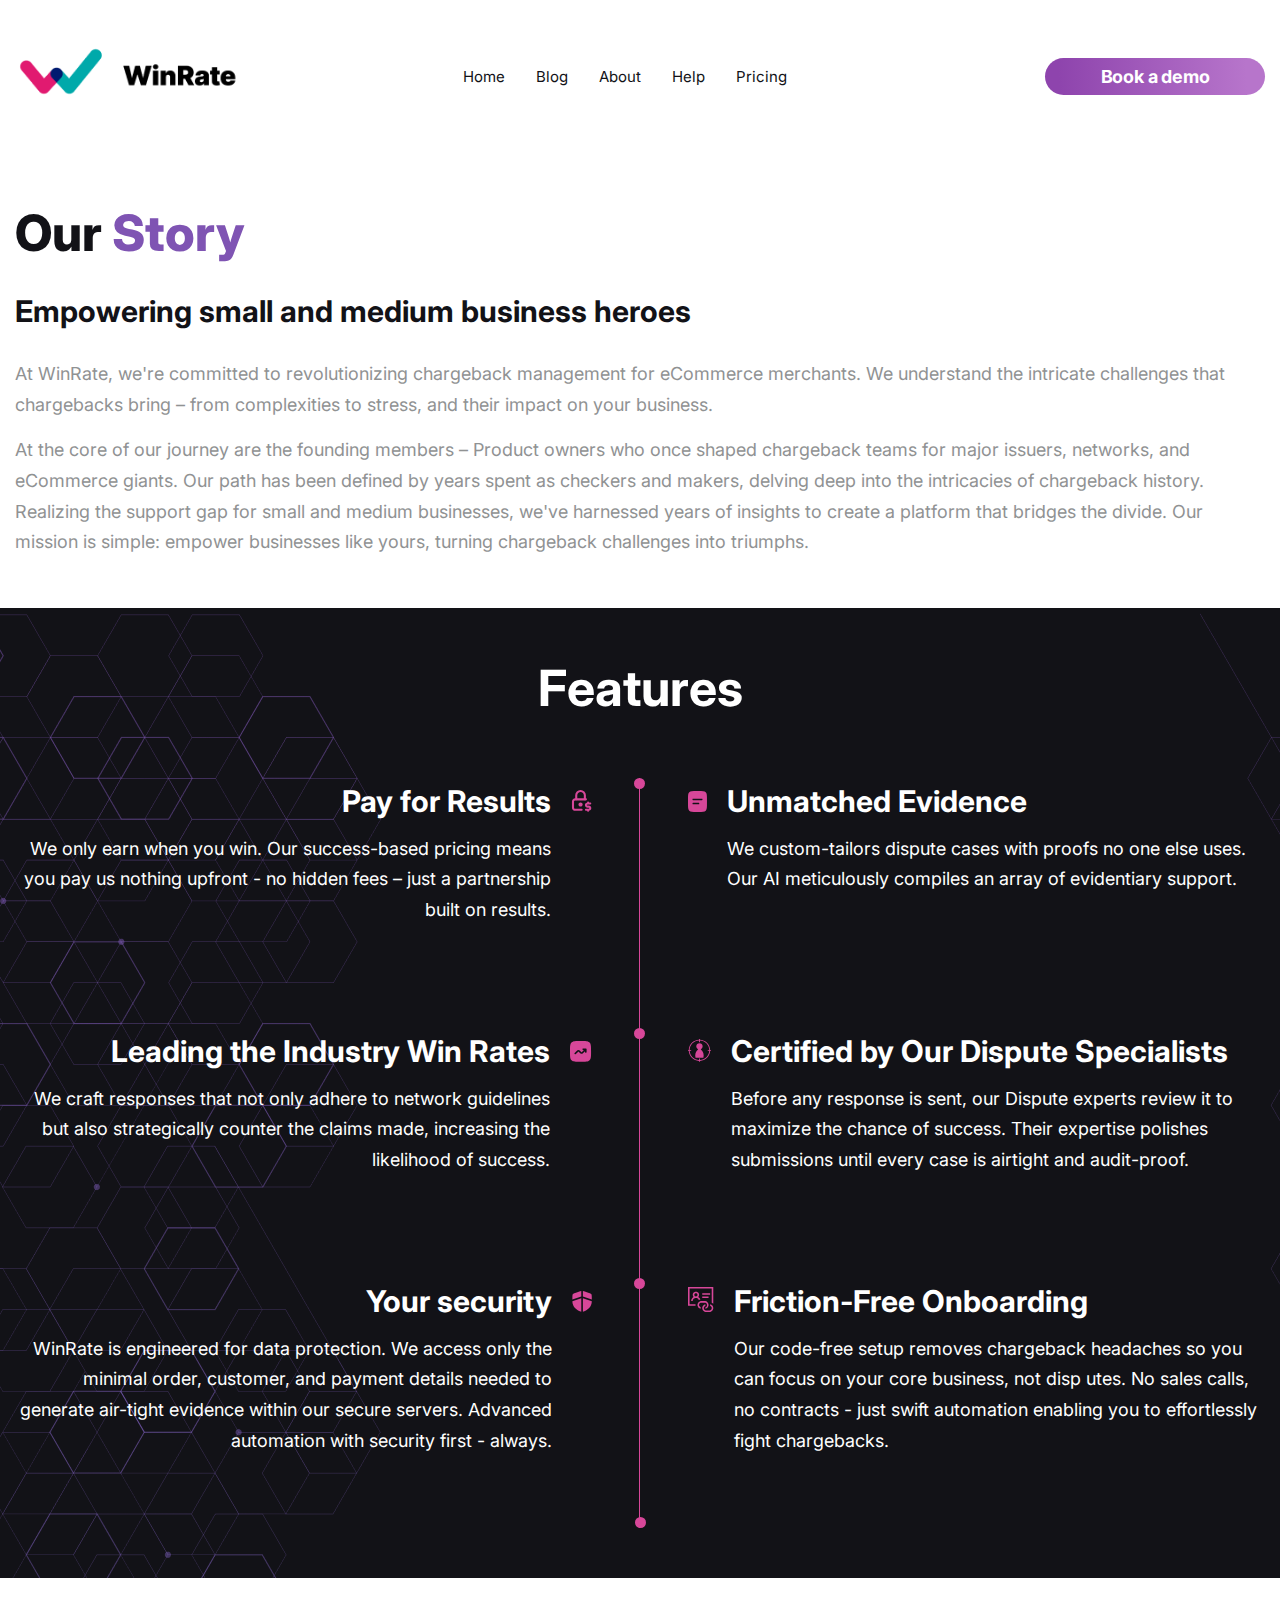
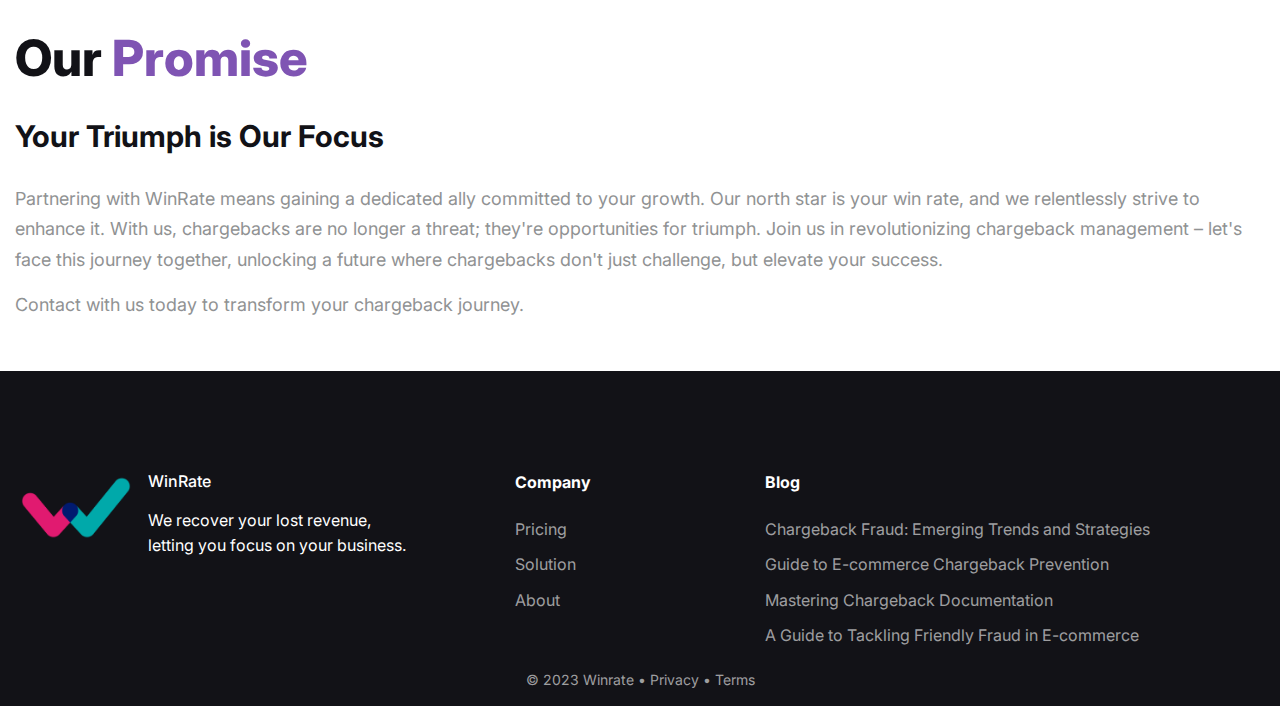
==== commit 5b503e7f: "all updated" ====
--- a/about-us.html
+++ b/about-us.html
@@ -22,7 +22,7 @@
 </head>
 
 <body>
-  <div class="linear-bg">
+  <div class="">
     <div class="container">
       <div class="header">
         <div>
@@ -44,7 +44,11 @@
             <li><a href="about-us.html">About</a></li>
             <li><a href="#">Help</a></li>
             <li><a href="pricing.html">Pricing</a></li>
+            <li><a href="demo.html" class="book-demo">Book a demo</a></li>
           </ul>
+        </div>
+        <div>
+          <a href="demo.html" class="book-demo">Book a demo</a>
         </div>
       </div>
     </div>
@@ -52,7 +56,7 @@
   <!-- Our Story   -->
   <div class="our-story">
     <div class="container">
-      <h2>Our Story </h2>
+      <h2>Our <span> Story </span></h2>
       <h3>Empowering small and medium business heroes</h3>
       <p>At WinRate, we're committed to revolutionizing chargeback management for eCommerce merchants. We understand the
         intricate challenges that chargebacks bring – from complexities to stress, and their impact on your business.
@@ -142,7 +146,7 @@
    <!-- Our Promise   -->
    <div class="our-story">
     <div class="container">
-      <h2>Our Promise </h2>
+      <h2>Our <span> Promise</span> </h2>
       <h3>Your Triumph is Our Focus</h3>
       <p>Partnering with WinRate means gaining a dedicated ally committed to your growth. Our north star is your win rate, and we relentlessly strive to enhance it. With us, chargebacks are no longer a threat; they're opportunities for triumph. Join us in revolutionizing chargeback management – let's face this journey together, unlocking a future where chargebacks don't just challenge, but elevate your success.
       </p>
--- a/assets/css/style.css
+++ b/assets/css/style.css
@@ -75,8 +75,8 @@
 }
 
 .primary-btn:hover {
-    background-color: #d9d9d9;
-    color: #7F54B3;
+    background-color: #9F73D4;
+    color: #fff;
 }
 
 .header {
@@ -107,16 +107,49 @@
     display: flex;
     align-items: center;
     gap: 31px;
-    justify-content: flex-end;
+    justify-content: center;
+}
+
+.book-demo {
+    border-radius: 20px;
+    background: linear-gradient(268deg, #B775CB 8.52%, #8E44AD 93.44%);
+    color: #FFF;
+    text-align: center;
+    font-size: 18px;
+    font-style: normal;
+    font-weight: 700;
+    line-height: 25.2px;
+    letter-spacing: -0.18px;
+    padding: 6px;
+    width: 220px;
+    border: none;
+    cursor: pointer;
+    display: inline-block;
+
 }
 
 .header ul li a {
     line-height: 24px;
+}
+
+@media (min-width:768px) {
+    .header ul li .book-demo {
+        display: none;
+    }
+
 }
 
 /* Banner  */
 .banner {
     padding: 104px 0;
+    display: flex;
+    align-items: flex-start;
+    gap: 90px;
+    flex-wrap: wrap;
+}
+
+.inner-banner {
+    width: calc(50% - 45px);
 }
 
 .banner h1 {
@@ -320,6 +353,10 @@
     padding: 10px;
 }
 
+.no-commitment .no-commitment-wrapper .left video {
+    width: 100%;
+}
+
 .no-commitment .no-commitment-wrapper .left .left-inner {
     padding: 30px;
 }
@@ -464,9 +501,12 @@
     letter-spacing: -0.52px;
 }
 
+.bg-gredient {
+    background: linear-gradient(0deg, #EBEDFC 0%, #FFF 100%);
+}
+
 /* Our Approach: Security First, Always  */
 .our-approach {
-    background: linear-gradient(0deg, #E8E9E9 0%, #FFF 100%);
     padding: 132px 0;
 }
 
@@ -550,7 +590,7 @@
 }
 
 .clients-worldwide .inner-wrapper .inner .company img {
-    width: 67.5px;
+    width: 48.5px;
 }
 
 .clients-worldwide .inner-wrapper .inner .company span {
@@ -614,20 +654,25 @@
 
 .recent-blog .inner-wrapper .blog-inner {
     width: calc(50% - 125px);
+    border-radius: 30px;
 }
 
 .recent-blog .inner-wrapper .blog-inner p {
-    font-size: 20px;
-    line-height: 25px;
+    background: #8E44AD;
+    overflow: hidden;
+    padding: 30px;
+    color: #fff;
+    margin: 0;
     letter-spacing: -1.68px;
-    margin: 0 0 27px;
-}
+    border-radius: 30px 30px 0 0;
+}
+
 
 .recent-blog .inner-wrapper .blog-inner img {
     height: 350px;
     object-fit: cover;
     box-shadow: 0 0 10px rgba(0, 0, 0, .25);
-
+    border-radius: 0 0 30px 30px;
 }
 
 .recent-blog .show-more {
@@ -794,6 +839,7 @@
     cursor: pointer;
     margin-left: auto;
     display: none;
+    text-align: right;
 }
 
 
@@ -809,6 +855,10 @@
     margin: 0 0 30px;
 }
 
+.our-story h2 span {
+    color: #7F54B3;
+}
+
 .our-story h3 {
     color: #121217;
     font-size: 30px;
@@ -823,7 +873,7 @@
 /* features  */
 .features {
     padding: 50px 0;
-    background-color: #121217;
+    background: url(../img/why-us.png), #121217;
 }
 
 .features h2 {
@@ -939,11 +989,6 @@
     }
 }
 
-.pricing .inner:first-child {
-    width: 100%;
-    text-align: center;
-    margin: 0 0 40px;
-}
 
 .pricing .inner:last-child {
     padding: 0 0 0 200px;
@@ -954,10 +999,15 @@
 .pricing h2 {
     font-size: 53px;
     font-weight: 700;
+    margin: 0 0 42px;
+}
+
+.pricing h2 span {
+    color: #7F54B3;
 }
 
 .pricing h3 {
-    font-size: 52px;
+    font-size: 30px;
     font-weight: 700;
     margin: 0 0 65px;
 }
@@ -968,28 +1018,33 @@
 }
 
 .pricing .right-wrapper {
-    background-color: #e3e3e3;
+    border-radius: 20px;
+    background: #FFF;
+    box-shadow: 10px 10px 39px -2px rgba(0, 0, 0, 0.25);
     padding: 36px 55px;
 }
 
 .pricing .right-wrapper h4 {
+    font-size: 50px;
+    font-weight: 400;
+    margin: 0 0 40px;
+    text-align: center;
+}
+
+.pricing .right-wrapper p {
+    color: #000;
+    max-width: 220px;
+    margin: 0 auto 29px;
+}
+
+.pricing .right-wrapper p span {
     font-size: 52px;
-    margin: 0 0 40px;
-}
-
-.pricing .right-wrapper h3 {
-    margin: 0 0 30px;
-    line-height: 22px;
-}
-
-.pricing .right-wrapper h3 span {
-    font-size: 18px;
-    font-weight: 400;
-}
-
-.pricing .right-wrapper .line {
-    background-color: #121217;
-    height: 2px;
+    font-weight: 700;
+}
+
+.pricing .right-wrapper .book-demo {
+    width: 100%;
+    margin: 0 0 29px;
 }
 
 .pricing .right-wrapper ul li {
@@ -1010,8 +1065,61 @@
     height: 100px;
 }
 
+.demo {
+    padding: 50px 0;
+}
+
+.demo h2 {
+    font-size: 53px;
+    margin: 0 0 50px;
+    text-align: center;
+}
+
+.demo p {
+    text-align: center;
+    margin: 0 0 50px;
+}
+
+.demo .inner-wrapper {
+    border-radius: 10px;
+    background: #FFF;
+    box-shadow: 10px 10px 39px -2px rgba(0, 0, 0, 0.25);
+    padding: 24px 30px;
+    max-width: 500px;
+    width: 100%;
+    margin: auto;
+}
+
+.demo .inner-wrapper .form-group {
+    margin: 0 0 7px;
+    width: 100%;
+}
+
+.demo .inner-wrapper .form-group label {
+    color: #000;
+    font-size: 10.5px;
+    font-weight: 700;
+    display: block;
+    margin: 0 0 5px;
+}
+
+.demo .inner-wrapper .form-group input {
+    border-radius: 8px;
+    border: 1px solid #D9D9D9;
+    height: 36px;
+    width: 100%;
+}
+.demo .inner-wrapper .form-group button {
+    width: 100%;
+    margin: 10px 0 0;
+}
+
 /* tab responsive  */
 @media (max-width:991px) {
+    .inner-banner {
+        width: 100%;
+    }
+
     .no-commitment .no-commitment-wrapper {
         flex-direction: column-reverse;
     }
@@ -1068,7 +1176,10 @@
     .menu-bar {
         display: block;
     }
-
+    .demo h2 {
+        font-size: 33px;
+        margin: 0 0 30px;
+    }
     .header {
         padding: 20px 0;
     }
@@ -1104,6 +1215,15 @@
 
     }
 
+    .header>div:last-child {
+        display: none;
+    }
+
+    .book-demo {
+        width: 100%;
+        border-radius: 0;
+    }
+
     .banner {
         padding: 38px 0;
     }
@@ -1120,7 +1240,7 @@
     }
 
     .banner .content .primary-btn {
-        width: 100%;
+        width: 98%;
     }
 
     .win-rate .win-rate-wrapper {
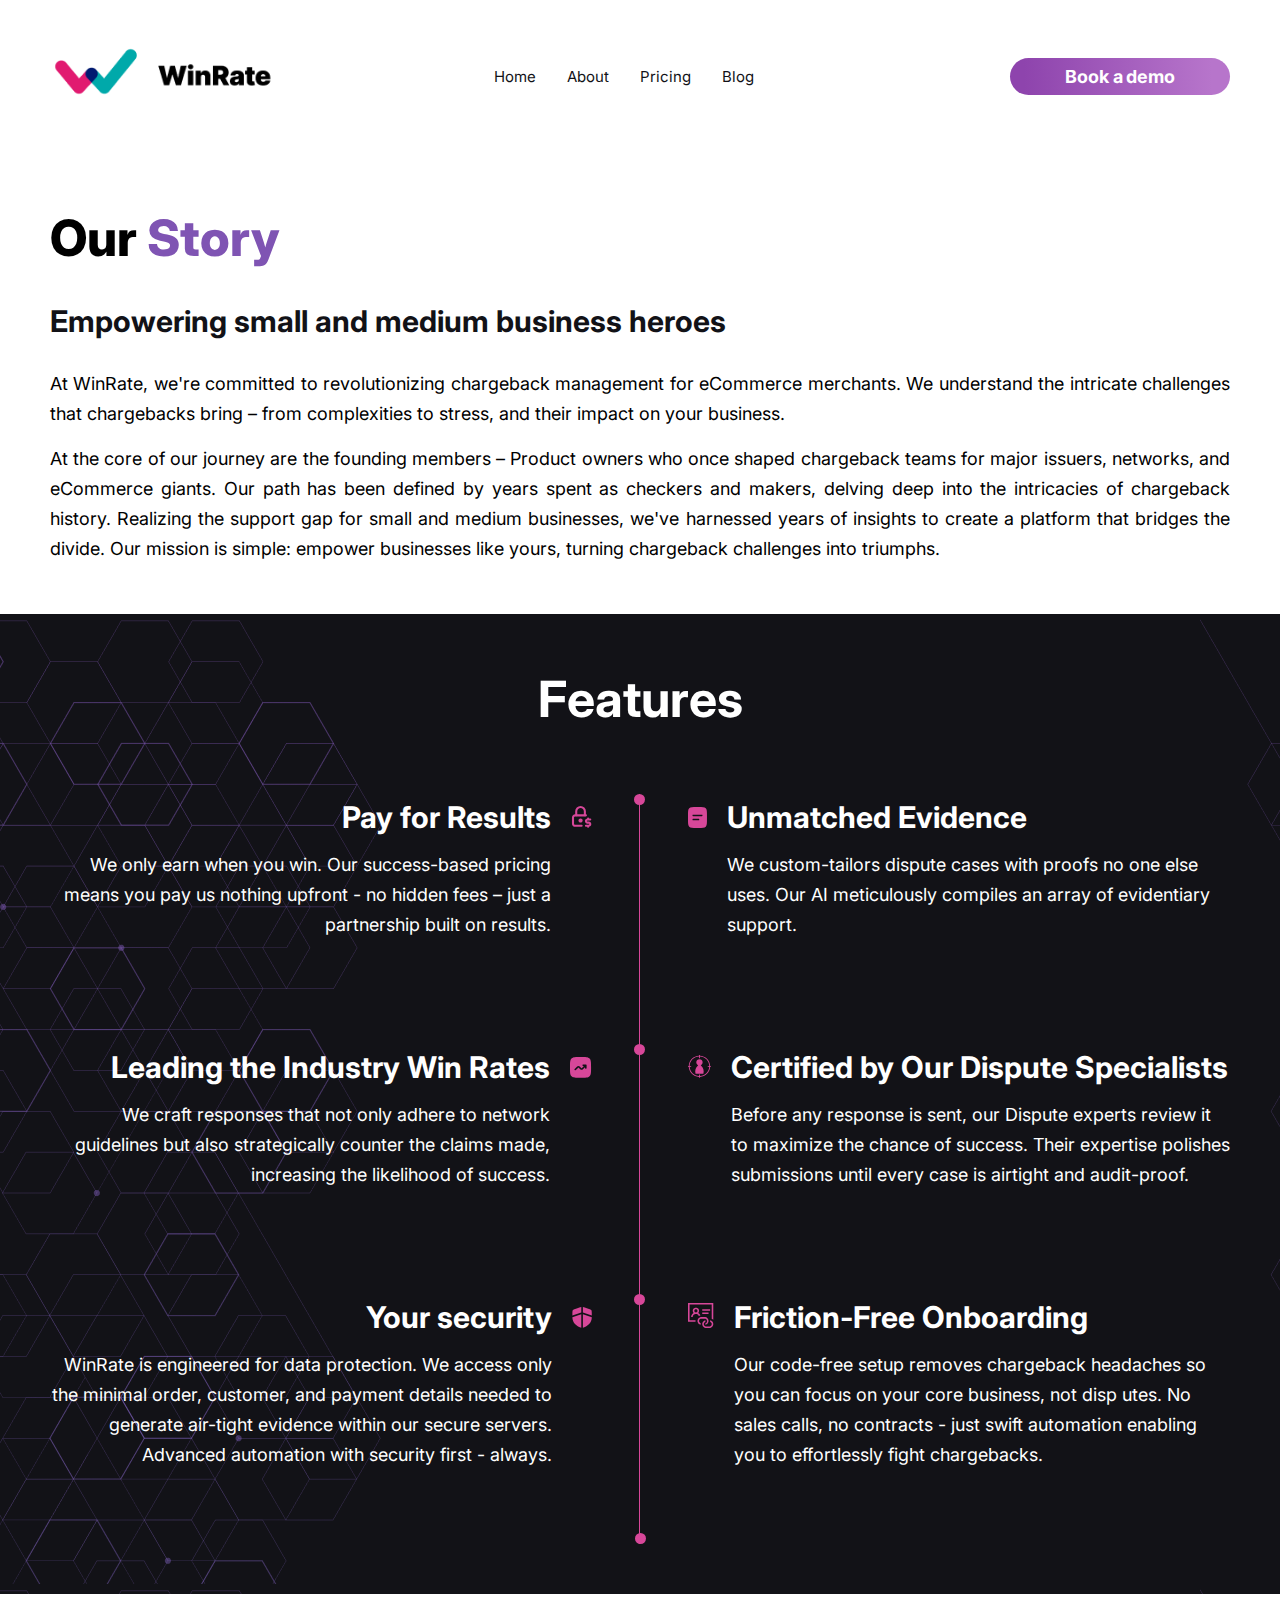
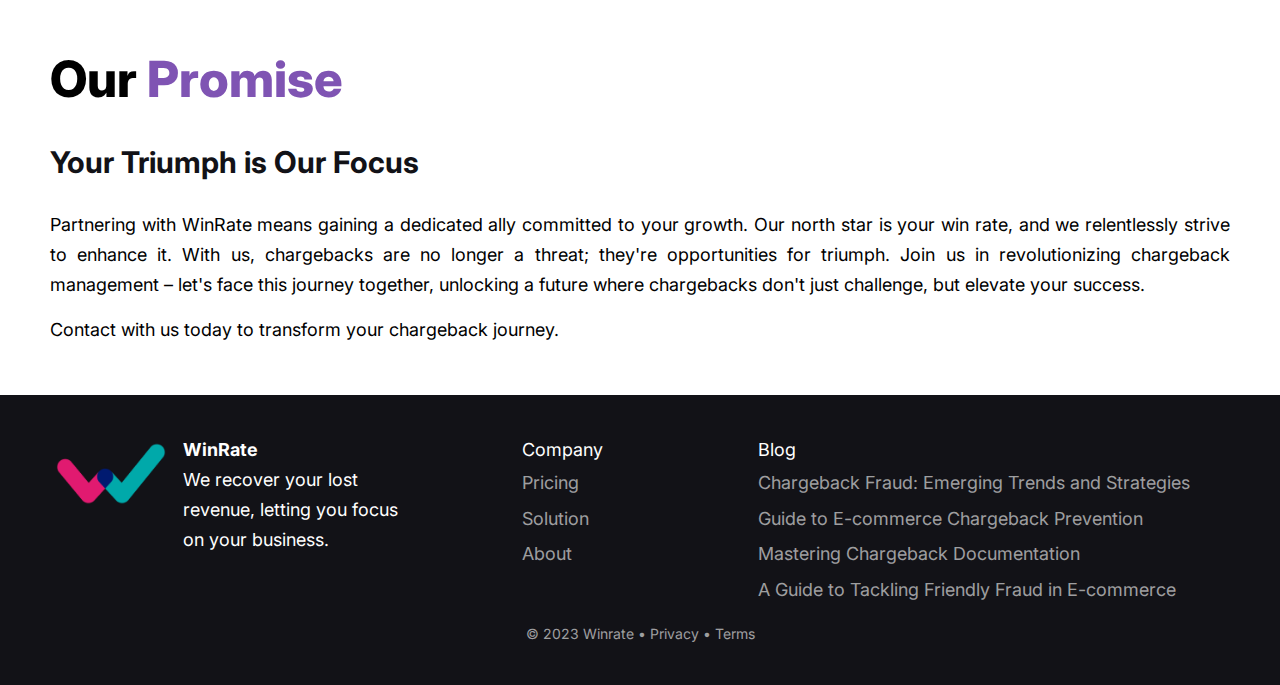
==== commit b000e0be: "updated with latest" ====
--- a/about-us.html
+++ b/about-us.html
@@ -19,6 +19,10 @@
     href="https://cdnjs.cloudflare.com/ajax/libs/OwlCarousel2/2.3.4/assets/owl.theme.default.min.css"
     integrity="sha512-sMXtMNL1zRzolHYKEujM2AqCLUR9F2C4/05cdbxjjLSRvMQIciEPCQZo++nk7go3BtSuK9kfa/s+a4f4i5pLkw=="
     crossorigin="anonymous" referrerpolicy="no-referrer" />
+    <link
+    rel="stylesheet"
+    href="https://cdnjs.cloudflare.com/ajax/libs/animate.css/4.1.1/animate.min.css"
+  />
 </head>
 
 <body>
@@ -40,10 +44,9 @@
           </div>
           <ul>
             <li><a href="index.html">Home</a></li>
+            <li><a href="about-us.html">About</a></li>
+            <li><a href="pricing.html">Pricing</a></li>
             <li><a href="#">Blog</a></li>
-            <li><a href="about-us.html">About</a></li>
-            <li><a href="#">Help</a></li>
-            <li><a href="pricing.html">Pricing</a></li>
             <li><a href="demo.html" class="book-demo">Book a demo</a></li>
           </ul>
         </div>
@@ -56,31 +59,31 @@
   <!-- Our Story   -->
   <div class="our-story">
     <div class="container">
-      <h2>Our <span> Story </span></h2>
-      <h3>Empowering small and medium business heroes</h3>
-      <p>At WinRate, we're committed to revolutionizing chargeback management for eCommerce merchants. We understand the
+      <h1  class="copy-right animate__animated animate__fadeInUp">Our <span> Story </span></h1>
+      <h3  class="copy-right animate__animated animate__fadeInUp">Empowering small and medium business heroes</h3>
+      <h2 class="copy-right animate__animated animate__fadeInUp">At WinRate, we're committed to revolutionizing chargeback management for eCommerce merchants. We understand the
         intricate challenges that chargebacks bring – from complexities to stress, and their impact on your business.
-      </p>
-      <p>
+      </h2>
+      <h2 class="copy-right animate__animated animate__fadeInUp">
         At the core of our journey are the founding members – Product owners who once shaped chargeback teams for major
         issuers, networks, and eCommerce giants. Our path has been defined by years spent as checkers and makers,
         delving deep into the intricacies of chargeback history. Realizing the support gap for small and medium
         businesses, we've harnessed years of insights to create a platform that bridges the divide. Our mission is
         simple: empower businesses like yours, turning chargeback challenges into triumphs.
-      </p>
+      </h2>
     </div>
   </div>
   <!-- Features  -->
   <div class="features">
     <div class="container">
-      <h2>Features</h2>
+      <h1 class="copy-right animate__animated animate__fadeInUp">Features</h1>
       <div class="wrapper">
         <div class="inner-wrapper">
           <div class="item">
             <div class="content">
-              <h3>Pay for Results</h3>
-              <p>We only earn when you win. Our success-based pricing means you pay us nothing upfront - no hidden fees
-                – just a partnership built on results.</p>
+              <h3 class="copy-right animate__animated animate__fadeInUp">Pay for Results</h3>
+              <h2 class="copy-right animate__animated animate__fadeInUp">We only earn when you win. Our success-based pricing means you pay us nothing upfront - no hidden fees
+                – just a partnership built on results.</h2>
             </div>
             <span><svg xmlns="http://www.w3.org/2000/svg" width="21" height="23" viewBox="0 0 21 23" fill="none">
                 <path
@@ -93,8 +96,8 @@
           </div>
           <div class="item">
             <div class="content">
-              <h3>Leading the Industry Win  Rates</h3>
-              <p>We craft responses that not only adhere to network guidelines but also strategically counter the claims made, increasing the likelihood of success.</p>
+              <h3 class="copy-right animate__animated animate__fadeInUp">Leading the Industry Win  Rates</h3>
+              <h2 class="copy-right animate__animated animate__fadeInUp">We craft responses that not only adhere to network guidelines but also strategically counter the claims made, increasing the likelihood of success.</h2>
             </div>
             <span><svg xmlns="http://www.w3.org/2000/svg" width="22" height="21" viewBox="0 0 22 21" fill="none">
               <path fill-rule="evenodd" clip-rule="evenodd" d="M1.54271 1.525C0 3.05208 0 5.50625 0 10.4167C0 15.3271 0 17.7823 1.54271 19.3073C3.08753 20.8333 5.5702 20.8333 10.5376 20.8333C15.5051 20.8333 17.9888 20.8333 19.5315 19.3073C21.0753 17.7833 21.0753 15.3271 21.0753 10.4167C21.0753 5.50625 21.0753 3.05104 19.5315 1.525C17.9899 0 15.5051 0 10.5376 0C5.5702 0 3.08648 0 1.54271 1.525ZM12.3817 8.33333C12.3817 8.76458 12.7358 9.11458 13.1721 9.11458H13.8992L11.7779 11.2115C11.7535 11.2357 11.7244 11.255 11.6924 11.2681C11.6604 11.2812 11.6261 11.288 11.5914 11.288C11.5568 11.288 11.5225 11.2812 11.4904 11.2681C11.4584 11.255 11.4294 11.2357 11.4049 11.2115L9.73363 9.55937C9.38783 9.21779 8.91898 9.02591 8.43012 9.02591C7.94126 9.02591 7.47241 9.21779 7.12661 9.55937L4.71033 11.9479C4.63268 12.0194 4.5704 12.1057 4.5272 12.2015C4.48401 12.2974 4.46078 12.4008 4.45891 12.5057C4.45704 12.6106 4.47656 12.7148 4.51631 12.8121C4.55606 12.9094 4.61522 12.9977 4.69027 13.0719C4.76532 13.1461 4.85471 13.2046 4.95312 13.2439C5.05153 13.2832 5.15694 13.3025 5.26305 13.3006C5.36917 13.2988 5.47382 13.2758 5.57077 13.2331C5.66771 13.1904 5.75497 13.1288 5.82732 13.0521L8.2436 10.6635C8.26807 10.6393 8.29715 10.62 8.32915 10.6069C8.36116 10.5938 8.39547 10.587 8.43012 10.587C8.46477 10.587 8.49908 10.5938 8.53109 10.6069C8.56309 10.62 8.59216 10.6393 8.61664 10.6635L10.2879 12.3156C10.6337 12.6572 11.1026 12.8491 11.5914 12.8491C12.0803 12.8491 12.5491 12.6572 12.8949 12.3156L15.0162 10.2198V10.9375C15.0162 11.1447 15.0994 11.3434 15.2476 11.4899C15.3958 11.6364 15.5969 11.7188 15.8065 11.7188C16.0161 11.7188 16.2171 11.6364 16.3653 11.4899C16.5135 11.3434 16.5968 11.1447 16.5968 10.9375V8.33333C16.5968 8.12613 16.5135 7.92742 16.3653 7.78091C16.2171 7.63439 16.0161 7.55208 15.8065 7.55208H13.1721C12.9625 7.55208 12.7614 7.63439 12.6132 7.78091C12.465 7.92742 12.3817 8.12613 12.3817 8.33333Z" fill="#D74799"/>
@@ -102,8 +105,8 @@
           </div>
           <div class="item">
             <div class="content">
-              <h3>Your security</h3>
-              <p>WinRate is engineered for data protection. We access only the minimal order, customer, and payment details needed to generate air-tight evidence within our secure servers. Advanced automation with security first - always.</p>
+              <h3 class="copy-right animate__animated animate__fadeInUp">Your security</h3>
+              <h2 class="copy-right animate__animated animate__fadeInUp">WinRate is engineered for data protection. We access only the minimal order, customer, and payment details needed to generate air-tight evidence within our secure servers. Advanced automation with security first - always.</h2>
             </div>
             <span><svg xmlns="http://www.w3.org/2000/svg" width="20" height="21" viewBox="0 0 20 21" fill="none">
               <path d="M9.28094 0.00104336C8.62633 0.118952 7.85721 0.37355 6.67545 0.764839L6.05649 0.968309C2.80827 2.04305 1.18471 2.57938 0.777463 3.14074C0.377782 3.68959 0.369141 5.29857 0.369141 8.49149L9.28094 5.62204V0.00104336ZM9.28094 7.27067L0.369141 10.1401V10.3498C0.369141 16.2327 4.94818 19.0876 7.82157 20.3001C8.37248 20.5327 8.72895 20.683 9.28094 20.7508V7.27067ZM10.9013 20.7519V7.27067L19.8131 10.1401V10.3498C19.8131 16.2327 15.234 19.0876 12.3606 20.3001C11.8097 20.5327 11.4533 20.684 10.9013 20.7519ZM10.9013 5.62204V0C11.5559 0.117908 12.325 0.372507 13.5068 0.763795L14.1257 0.968309C17.3739 2.04201 18.9975 2.57833 19.4047 3.1397C19.8044 3.68855 19.8131 5.29753 19.8131 8.4894L10.9013 5.61995V5.62204Z" fill="#D74799"/>
@@ -116,8 +119,8 @@
               <path fill-rule="evenodd" clip-rule="evenodd" d="M1.23501 1.30433C-1.25619e-07 2.52412 0 4.4887 0 8.41683V12.5835C0 16.5116 -1.25619e-07 18.4762 1.23501 19.696C2.46897 20.9168 4.45637 20.9168 8.43012 20.9168H10.5376C14.5114 20.9168 16.4988 20.9168 17.7328 19.696C18.9678 18.4762 18.9678 16.5116 18.9678 12.5835V8.41683C18.9678 4.4887 18.9678 2.52412 17.7328 1.30433C16.4988 0.083496 14.5114 0.0834961 10.5376 0.0834961H8.43012C4.45637 0.0834961 2.46897 0.083496 1.23501 1.30433ZM5.26882 7.63558C5.05922 7.63558 4.8582 7.71789 4.70998 7.8644C4.56177 8.01092 4.4785 8.20963 4.4785 8.41683C4.4785 8.62403 4.56177 8.82274 4.70998 8.96926C4.8582 9.11577 5.05922 9.19808 5.26882 9.19808H13.6989C13.9086 9.19808 14.1096 9.11577 14.2578 8.96926C14.406 8.82274 14.4893 8.62403 14.4893 8.41683C14.4893 8.20963 14.406 8.01092 14.2578 7.8644C14.1096 7.71789 13.9086 7.63558 13.6989 7.63558H5.26882ZM5.26882 11.8022C5.05922 11.8022 4.8582 11.8846 4.70998 12.0311C4.56177 12.1776 4.4785 12.3763 4.4785 12.5835C4.4785 12.7907 4.56177 12.9894 4.70998 13.1359C4.8582 13.2824 5.05922 13.3647 5.26882 13.3647H10.5376C10.7473 13.3647 10.9483 13.2824 11.0965 13.1359C11.2447 12.9894 11.328 12.7907 11.328 12.5835C11.328 12.3763 11.2447 12.1776 11.0965 12.0311C10.9483 11.8846 10.7473 11.8022 10.5376 11.8022H5.26882Z" fill="#D74799"/>
             </svg></span>
             <div class="content">
-              <h3>Unmatched Evidence</h3>
-              <p>We custom-tailors dispute cases with proofs no one else uses. Our AI meticulously compiles  an array of evidentiary support.</p>
+              <h3 class="copy-right animate__animated animate__fadeInUp text-left">Unmatched Evidence</h3>
+              <h2 class="copy-right animate__animated animate__fadeInUp text-left">We custom-tailors dispute cases with proofs no one else uses. Our AI meticulously compiles  an array of evidentiary support.</h2>
             </div>
           </div>
           <div class="item">
@@ -125,8 +128,8 @@
               <path d="M11.0151 0V0.742188C5.45323 0.967285 0.97852 5.39062 0.750808 10.8887H0V11.7676H0.750808C0.97852 17.2656 5.45323 21.6895 11.0151 21.9141V22.6562H11.9043V21.9141C17.4662 21.6895 21.9414 17.2656 22.1686 11.7676H22.9194V10.8887H22.1686C21.9414 5.39062 17.4662 0.967285 11.9043 0.742188V0H11.0151ZM11.0151 1.62158V3.125H11.9043V1.62158C16.9821 1.84473 21.0522 5.86914 21.2795 10.8887H19.7581V11.7676H21.2795C21.0522 16.7871 16.9821 20.8105 11.9043 21.0352V19.5312H11.0151V21.0352C5.93731 20.8105 1.86615 16.7871 1.64042 11.7676H3.1613V10.8887H1.64042C1.86615 5.86914 5.93731 1.84473 11.0151 1.62158ZM11.4597 4.19922C10.6213 4.19922 9.81718 4.52846 9.22432 5.11451C8.63146 5.70056 8.2984 6.49542 8.2984 7.32422C8.29864 7.92934 8.4766 8.52138 8.81068 9.02844C9.14476 9.5355 9.62057 9.93578 10.1804 10.1807C7.34013 12.5439 6.8116 15.8984 7.50808 18.6523H15.4113C16.1078 15.8984 15.5743 12.5391 12.739 10.1758C13.298 9.93123 13.7733 9.53171 14.1074 9.0256C14.4414 8.51949 14.6198 7.92851 14.621 7.32422C14.621 6.49542 14.2879 5.70056 13.6951 5.11451C13.1022 4.52846 12.2981 4.19922 11.4597 4.19922Z" fill="#D74799"/>
             </svg></span>
             <div class="content">
-              <h3>Certified by Our  Dispute Specialists</h3>
-              <p>Before any response is sent, our Dispute experts review it to maximize the chance of success. Their expertise polishes submissions until every case is airtight and audit-proof.</p>
+              <h3 class="copy-right animate__animated animate__fadeInUp text-left">Certified by Our  Dispute Specialists</h3>
+              <h2 class="copy-right animate__animated animate__fadeInUp text-left">Before any response is sent, our Dispute experts review it to maximize the chance of success. Their expertise polishes submissions until every case is airtight and audit-proof.</h2>
             </div>
           </div>
           <div class="item">
@@ -134,8 +137,8 @@
               <path d="M22.1291 7.8125H14.2258V6.25H22.1291V7.8125ZM14.2258 9.375H20.5484V10.9375H14.2258V9.375ZM22.0797 17.2607C22.5407 17.3503 22.9688 17.509 23.3639 17.7368C23.7591 17.9647 24.0966 18.2536 24.3765 18.6035C24.6565 18.9535 24.8787 19.3359 25.0434 19.751C25.208 20.166 25.2904 20.6136 25.2904 21.0938C25.2904 21.6309 25.1875 22.1354 24.9816 22.6074C24.7758 23.0794 24.4918 23.4945 24.1296 23.8525C23.7673 24.2106 23.3475 24.4914 22.87 24.6948C22.3925 24.8983 21.8821 25 21.3387 25H18.1774C17.6341 25 17.1237 24.8983 16.6462 24.6948C16.1687 24.4914 15.7488 24.2147 15.3866 23.8647C15.0244 23.5148 14.7404 23.0998 14.5345 22.6196C14.3287 22.1395 14.2258 21.6309 14.2258 21.0938C14.2258 20.6299 14.304 20.1864 14.4605 19.7632C14.6169 19.34 14.835 18.9616 15.1149 18.6279C15.3948 18.2943 15.7283 18.0054 16.1152 17.7612C16.5021 17.5171 16.9261 17.3503 17.3871 17.2607V18.8843C17.1484 18.9657 16.9343 19.0796 16.745 19.2261C16.5556 19.3726 16.3869 19.5435 16.2387 19.7388C16.0905 19.9341 15.9835 20.1457 15.9176 20.3735C15.8518 20.6014 15.8147 20.8415 15.8065 21.0938C15.8065 21.4193 15.8682 21.7244 15.9917 22.0093C16.1152 22.2941 16.284 22.5423 16.498 22.7539C16.7121 22.9655 16.9631 23.1323 17.2513 23.2544C17.5394 23.3765 17.8481 23.4375 18.1774 23.4375H21.3387C21.668 23.4375 21.9768 23.3765 22.2649 23.2544C22.553 23.1323 22.8041 22.9655 23.0182 22.7539C23.2322 22.5423 23.401 22.2941 23.5245 22.0093C23.648 21.7244 23.7097 21.4193 23.7097 21.0938C23.7097 20.8415 23.6727 20.5973 23.5986 20.3613C23.5245 20.1253 23.4092 19.9097 23.2528 19.7144C23.0964 19.519 22.9235 19.3481 22.7342 19.2017C22.5448 19.0552 22.3184 18.9412 22.055 18.8599C22.1044 18.5669 22.1291 18.2699 22.1291 17.9688C22.1291 17.8548 22.1249 17.7368 22.1167 17.6147C22.1085 17.4927 22.0961 17.3747 22.0797 17.2607ZM13.4355 15.625C13.1062 15.625 12.7975 15.686 12.5093 15.8081C12.2212 15.9302 11.9701 16.097 11.7561 16.3086C11.542 16.5202 11.3733 16.7684 11.2498 17.0532C11.1263 17.3381 11.0645 17.6432 11.0645 17.9688C11.0645 18.2292 11.1016 18.4733 11.1757 18.7012C11.2498 18.929 11.365 19.1447 11.5214 19.3481C11.6779 19.5516 11.8507 19.7225 12.0401 19.8608C12.2294 19.9992 12.4558 20.1131 12.7193 20.2026C12.6699 20.4956 12.6452 20.7926 12.6452 21.0938C12.6452 21.2077 12.6493 21.3257 12.6575 21.4478C12.6658 21.5698 12.6781 21.6878 12.6946 21.8018C12.2336 21.7204 11.8055 21.5617 11.4103 21.3257C11.0151 21.0897 10.6776 20.8008 10.3977 20.459C10.1178 20.1172 9.89551 19.7347 9.73086 19.3115C9.56621 18.8883 9.48388 18.4408 9.48388 17.9688C9.48388 17.4316 9.58679 16.9271 9.79261 16.4551C9.99842 15.9831 10.2783 15.5721 10.6323 15.2222C10.9863 14.8722 11.4062 14.5915 11.8919 14.3799C12.3776 14.1683 12.8922 14.0625 13.4355 14.0625H16.5968C17.1401 14.0625 17.6506 14.1642 18.128 14.3677C18.6055 14.5711 19.0213 14.8519 19.3753 15.21C19.7293 15.568 20.0133 15.9831 20.2273 16.4551C20.4414 16.9271 20.5484 17.4316 20.5484 17.9688C20.5484 18.4082 20.4661 18.8354 20.3014 19.2505C20.1368 19.6655 19.9063 20.048 19.6099 20.3979C19.3135 20.7479 18.9801 21.0409 18.6097 21.2769C18.2392 21.5129 17.8317 21.6878 17.3871 21.8018V20.1782C17.7411 20.105 18.021 20.0114 18.2268 19.8975C18.4327 19.7835 18.5891 19.633 18.6961 19.4458C18.8031 19.2586 18.8772 19.047 18.9184 18.811C18.9595 18.575 18.976 18.2943 18.9678 17.9688C18.9678 17.6432 18.906 17.3381 18.7825 17.0532C18.659 16.7684 18.4903 16.5202 18.2762 16.3086C18.0622 16.097 17.8111 15.9302 17.523 15.8081C17.2348 15.686 16.9261 15.625 16.5968 15.625H13.4355ZM25.2904 0V16.7358C24.8211 16.3208 24.2942 15.9912 23.7097 15.7471V1.5625H1.58065V17.1875H7.59452C7.57805 17.3177 7.56159 17.4438 7.54512 17.5659C7.52866 17.688 7.51631 17.8223 7.50808 17.9688C7.50808 18.099 7.51631 18.2292 7.53277 18.3594C7.54924 18.4896 7.5657 18.6198 7.58217 18.75H0V0H25.2904ZM3.16129 14.0625C3.16129 13.6393 3.21892 13.2284 3.33418 12.8296C3.44943 12.4308 3.61408 12.0524 3.82813 11.6943C4.04218 11.3363 4.3015 11.0107 4.60611 10.7178C4.91071 10.4248 5.25236 10.1766 5.63106 9.97314C5.35115 9.68831 5.13299 9.35872 4.97657 8.98438C4.82015 8.61003 4.74194 8.2194 4.74194 7.8125C4.74194 7.38119 4.82427 6.97835 4.98892 6.604C5.15357 6.22965 5.37996 5.896 5.6681 5.60303C5.95624 5.31006 6.28966 5.08626 6.66836 4.93164C7.04705 4.77702 7.45868 4.69564 7.90324 4.6875C8.33956 4.6875 8.74707 4.76888 9.12577 4.93164C9.50447 5.0944 9.842 5.3182 10.1384 5.60303C10.4347 5.88786 10.6611 6.21745 10.8176 6.5918C10.974 6.96615 11.0563 7.37305 11.0645 7.8125C11.0645 8.2194 10.9863 8.61003 10.8299 8.98438C10.6735 9.35872 10.4553 9.68831 10.1754 9.97314C10.6941 10.258 11.1427 10.6242 11.5214 11.0718C11.9001 11.5194 12.1924 12.0239 12.3982 12.5854C11.8713 12.6668 11.3609 12.8133 10.867 13.0249C10.7517 12.7157 10.5953 12.4349 10.3977 12.1826C10.2001 11.9303 9.97372 11.7106 9.71851 11.5234C9.4633 11.3363 9.17928 11.1938 8.86644 11.0962C8.55361 10.9985 8.23254 10.9456 7.90324 10.9375C7.46691 10.9375 7.0594 11.0189 6.68071 11.1816C6.30201 11.3444 5.96447 11.5682 5.6681 11.853C5.37173 12.1379 5.14534 12.4674 4.98892 12.8418C4.8325 13.2161 4.75017 13.623 4.74194 14.0625H3.16129ZM7.90324 6.25C7.68096 6.25 7.47515 6.29069 7.2858 6.37207C7.09645 6.45345 6.9318 6.56331 6.79184 6.70166C6.65189 6.84001 6.53664 7.00684 6.44608 7.20215C6.35552 7.39746 6.31436 7.60091 6.32259 7.8125C6.32259 8.03223 6.36375 8.23568 6.44608 8.42285C6.5284 8.61003 6.63954 8.77279 6.7795 8.91113C6.91945 9.04948 7.08822 9.16341 7.2858 9.25293C7.48338 9.34245 7.68919 9.38314 7.90324 9.375C8.12552 9.375 8.33133 9.33431 8.52068 9.25293C8.71003 9.17155 8.87468 9.06169 9.01463 8.92334C9.15458 8.78499 9.26984 8.61816 9.3604 8.42285C9.45095 8.22754 9.49212 8.02409 9.48388 7.8125C9.48388 7.59277 9.44272 7.38932 9.3604 7.20215C9.27807 7.01497 9.16693 6.85221 9.02698 6.71387C8.88703 6.57552 8.71826 6.46159 8.52068 6.37207C8.3231 6.28255 8.11728 6.24186 7.90324 6.25Z" fill="#D74799"/>
             </svg></span>
             <div class="content">
-              <h3>Friction-Free Onboarding</h3>
-              <p>Our code-free setup removes chargeback headaches so you can focus on your core business, not disp     utes. No sales calls, no contracts - just swift automation enabling you to effortlessly fight chargebacks.</p>
+              <h3 class="copy-right animate__animated animate__fadeInUp text-left">Friction-Free Onboarding</h3>
+              <h2 class="copy-right animate__animated animate__fadeInUp text-left">Our code-free setup removes chargeback headaches so you can focus on your core business, not disp     utes. No sales calls, no contracts - just swift automation enabling you to effortlessly fight chargebacks.</h2>
             </div>
           </div>
         </div>
@@ -146,37 +149,38 @@
    <!-- Our Promise   -->
    <div class="our-story">
     <div class="container">
-      <h2>Our <span> Promise</span> </h2>
-      <h3>Your Triumph is Our Focus</h3>
-      <p>Partnering with WinRate means gaining a dedicated ally committed to your growth. Our north star is your win rate, and we relentlessly strive to enhance it. With us, chargebacks are no longer a threat; they're opportunities for triumph. Join us in revolutionizing chargeback management – let's face this journey together, unlocking a future where chargebacks don't just challenge, but elevate your success.
-      </p>
-      <p>
+      <h1 class="copy-right animate__animated animate__fadeInUp">Our <span> Promise</span> </h1>
+      <h3 class="copy-right animate__animated animate__fadeInUp">Your Triumph is Our Focus</h3>
+      <h2 class="copy-right animate__animated animate__fadeInUp">Partnering with WinRate means gaining a dedicated ally committed to your growth. Our north star is your win rate, and we relentlessly strive to enhance it. With us, chargebacks are no longer a threat; they're opportunities for triumph. Join us in revolutionizing chargeback management – let's face this journey together, unlocking a future where chargebacks don't just challenge, but elevate your success.
+      </h2>
+      <h2 class="copy-right animate__animated animate__fadeInUp">
         Contact with us today to transform your chargeback journey.
-      </p>
-    </div>
-  </div>
+      </h2>
+    </div>
+  </div>
+
   <!-- Footer  -->
   <footer>
     <div class="container">
       <div class="inner-footer">
         <div class="inner-wrapper logo">
-          <img src="assets/img/favicon.png" alt="WinRate" />
+          <img src="assets/img/favicon.png" class="animate__animated animate__fadeInUp" alt="WinRate" />
           <div>
-            <p><span>WinRate</span></p>
-            <p>We recover your lost revenue, letting you focus on your business. </p>
-          </div>
-
-        </div>
-        <div class="inner-wrapper">
-          <h3>Company</h3>
+            <h2 class="animate__animated animate__fadeInUp"><b>WinRate</b></h2>
+            <h2 class="animate__animated animate__fadeInUp  text-left">We recover your lost revenue, letting you focus on your business. </h2>
+          </div>
+
+        </div>
+        <div class="inner-wrapper animate__animated animate__fadeInUp">
+          <h2>Company</h2>
           <ul>
             <li><a href="#">Pricing</a></li>
             <li><a href="#">Solution</a></li>
             <li><a href="#">About</a></li>
           </ul>
         </div>
-        <div class="inner-wrapper">
-          <h3>Blog</h3>
+        <div class="inner-wrapper animate__animated animate__fadeInUp">
+          <h2>Blog</h2>
           <ul>
             <li><a href="#">Chargeback Fraud: Emerging Trends and Strategies</a></li>
             <li><a href="#">Guide to E-commerce Chargeback Prevention</a></li>
@@ -185,12 +189,13 @@
           </ul>
         </div>
       </div>
-      <div class="copy-right">
+      <div class="copy-right animate__animated animate__fadeInUp">
         © 2023 Winrate • <a href="#">Privacy</a> • <a href="#">Terms</a></a>
       </div>
     </div>
   </footer>
   <!--  -->
+
 
 
 
--- a/assets/css/style.css
+++ b/assets/css/style.css
@@ -4,7 +4,7 @@
     font-family: 'Inter', sans-serif;
     font-weight: 400;
     font-size: 15px;
-    color: #121217;
+    color: #000;
     margin: 0;
 }
 
@@ -18,9 +18,25 @@
     line-height: 30.6px;
 }
 
-h1,
+h1 {
+    margin: 0;
+    font-size: 50px;
+    font-weight: 800;
+    line-height: 70px;
+
+}
 h2 {
     margin: 0;
+    font-size: 18px;
+    font-weight: 400;
+    line-height: 30px;
+    text-align: justify;
+}
+h3 {
+ text-align: justify;
+}
+.text-left {
+    text-align: left;
 }
 
 ul {
@@ -48,17 +64,20 @@
 
 a.learn-more {
     color: #000;
-    font-size: 15px;
+    font-size: 20px;
     font-weight: 500;
     line-height: 31.72px;
     letter-spacing: -0.52px;
     display: inline-flex;
     align-items: center;
 }
+a.learn-more:hover {
+    color: rgba(25, 25, 25, .7);
+}
 
 .container {
     max-width: 1380px;
-    padding: 0 15px;
+    padding: 0 50px;
     margin: 0 auto;
 }
 
@@ -76,7 +95,6 @@
 
 .primary-btn:hover {
     background-color: #9F73D4;
-    color: #fff;
 }
 
 .header {
@@ -141,7 +159,7 @@
 
 /* Banner  */
 .banner {
-    padding: 104px 0;
+    padding: 18px 0 62px;
     display: flex;
     align-items: flex-start;
     gap: 90px;
@@ -152,12 +170,8 @@
     width: calc(50% - 45px);
 }
 
-.banner h1 {
-    font-size: 74px;
-    font-weight: 800;
-    line-height: 80px;
-    letter-spacing: -3.2px;
-    margin: 0 0 20px;
+.banner h1, .banner h2 {
+    margin: 0 0 24px;
 }
 
 .banner h1 span {
@@ -165,7 +179,7 @@
 }
 
 .banner .line {
-    max-width: 635px;
+    max-width: 225px;
 }
 
 .banner .dashboard {
@@ -193,7 +207,10 @@
 
 /* Win Rates: Our Guiding North Star  */
 .win-rate {
-    background: url(../img/winrates.png), #EBEDFC 50% / cover no-repeat;
+    background: url(../img/winrates.png), #EBEDFC 50%;
+    background-position: bottom;
+    background-size: cover;
+    background-repeat: no-repeat;
 }
 
 .win-rate .win-rate-wrapper {
@@ -207,9 +224,6 @@
 }
 
 .win-rate .win-rate-inner h2 {
-    font-size: 53px;
-    line-height: 63.84px;
-    letter-spacing: -1.68px;
     margin: 0 0 30px;
 }
 
@@ -247,7 +261,7 @@
     top: 0;
     bottom: 0;
     left: 0;
-    width: 50px;
+    width: 100px;
     z-index: 10;
 }
 
@@ -287,19 +301,17 @@
 .win-rate .win-rate-inner .right-inner .owl-carousel .owl-item .item img {
     height: 100%;
     object-fit: contain;
-}
-
+    filter: drop-shadow(5px 5px 5px #d9d9d9);
+}
 /* Why Us  */
 .why-us {
     padding: 120px 0;
     background: url(../img/why-us.png), #121217;
-}
-
-.why-us h2 {
+    background-size:100%;
+}
+
+.why-us h1 {
     color: #FFF;
-    font-size: 53px;
-    font-weight: 700;
-    line-height: 30.6px;
     margin: 0 0 44px;
 }
 
@@ -311,25 +323,27 @@
 
 .why-us ul li {
     width: calc(33.33% - 30px);
-    padding: 85px 0 60px;
+    padding: 15px 0;
+}
+
+.why-us ul li h2 {
+    color: #FFF;
+font-size: 30px;
+font-weight: 600;
+line-height: 46.08px; 
 }
 
 .why-us ul li h3 {
     color: #FFF;
-    font-size: 36.4px;
-    line-height: 46.08px;
-    letter-spacing: -0.768px;
-    margin: 0 0 50px;
-}
-
-.why-us ul li p {
-    color: #FFF;
+font-size: 18px;
+font-weight: 400;
+line-height: 30px; 
 }
 
 
 /* No Commitment */
 .no-commitment {
-    padding: 100px 0;
+    padding: 50px 0;
 }
 
 .no-commitment .no-commitment-wrapper {
@@ -338,8 +352,6 @@
 
 .no-commitment .no-commitment-wrapper .left {
     width: 50%;
-    border-radius: 20px;
-    border: 1px solid #BBBAB8;
 }
 
 .no-commitment .no-commitment-wrapper .left .heading {
@@ -423,83 +435,63 @@
     padding: 0 0 0 123px;
 }
 
+.no-commitment .no-commitment-wrapper .right h1 {
+    margin: 0 0 50px;
+}
+
 .no-commitment .no-commitment-wrapper .right h2 {
-    font-size: 52px;
-    font-style: normal;
-    font-weight: 700;
-    line-height: 63.84px;
-    letter-spacing: -1.68px;
-    margin: 0 0 50px;
-}
-
-.no-commitment .no-commitment-wrapper .right p {
     margin: 0 0 15px;
 }
 
-.no-commitment .no-commitment-wrapper .right p span {
-    color: #6C6C89;
-}
-
-.no-commitment .no-commitment-wrapper .right p span b {
+.no-commitment .no-commitment-wrapper .right h2 span b {
     font-weight: 700;
 }
 
 /* A behind-the-scenes view  */
 .behind-the-scenes-view {
-    padding: 100px 0;
-}
-
-.behind-the-scenes-view h2 {
-    color: #000;
-    font-size: 52px;
-    font-weight: 700;
-    letter-spacing: 2px;
+    padding: 50px 0;
+}
+
+.behind-the-scenes-view h1 {
     text-transform: uppercase;
     margin: 0 0 30px;
 }
 
-.behind-the-scenes-view p {
-    max-width: 1090px;
-    margin: 0 0 50px;
-    color: #909293;
-    font-size: 24px;
-    line-height: 30.6px;
+.behind-the-scenes-view h3 {
+    color: #121217;
+    font-size: 18px;
+    font-weight: 400;
+    line-height: 31.72px; /* 176.222% */
+    text-align: justify;
 }
 
 .behind-the-scenes-view ul {
     display: flex;
     flex-wrap: wrap;
-    gap: 60px 150px;
+    gap: 20px 150px;
 }
 
 .behind-the-scenes-view ul li {
-    width: calc(50% - 150px);
+    width: calc(50% - 75px);
     display: flex;
     gap: 12px;
-    align-items: flex-start;
+    align-items: baseline;
 }
 
 .behind-the-scenes-view ul li .content {
     width: calc(100% - 43px);
-
-}
-
-
-.behind-the-scenes-view ul li .content h4 {
-    font-size: 24px;
+}
+
+
+.behind-the-scenes-view ul li .content h2 {
+    color: #121217;
+    font-size: 30px;
     font-weight: 500;
-    line-height: 31.72px;
-    letter-spacing: -0.52px;
+    line-height: 40px;
     margin: 0 0 15px;
 }
 
-.behind-the-scenes-view ul li .content span {
-    color: #000;
-    font-size: 24px;
-    font-weight: 300;
-    line-height: 31.72px;
-    letter-spacing: -0.52px;
-}
+
 
 .bg-gredient {
     background: linear-gradient(0deg, #EBEDFC 0%, #FFF 100%);
@@ -507,19 +499,14 @@
 
 /* Our Approach: Security First, Always  */
 .our-approach {
-    padding: 132px 0;
+    padding: 50px 0;
+}
+
+.our-approach h1 {
+    margin: 0 0 45px;
 }
 
 .our-approach h2 {
-    font-size: 50px;
-    font-weight: 700;
-    margin: 0 0 45px;
-}
-
-.our-approach p {
-    color: #909293;
-    font-family: Inter;
-    font-size: 24px;
     margin: 0 0 31px;
 }
 
@@ -561,11 +548,8 @@
     padding: 65px 0 125px;
 }
 
-.clients-worldwide h2 {
-    font-size: 50px;
-    font-weight: 700;
-    line-height: 30.6px;
-    margin: 0 0 133px;
+.clients-worldwide h1 {
+    margin: 0 0 80px;
 }
 
 .clients-worldwide .inner-wrapper {
@@ -590,7 +574,7 @@
 }
 
 .clients-worldwide .inner-wrapper .inner .company img {
-    width: 48.5px;
+    width: 67.5px;
 }
 
 .clients-worldwide .inner-wrapper .inner .company span {
@@ -600,21 +584,13 @@
     line-height: 32.4px;
 }
 
-.clients-worldwide .inner-wrapper .inner p {
-    font-size: 20px;
-    line-height: 32.4px;
+.clients-worldwide .inner-wrapper .inner h2 {
     margin: 0 0 36px;
 }
 
-.clients-worldwide .inner-wrapper .inner h3 {
-    font-size: 18px;
+
+.clients-worldwide .inner-wrapper .inner h2 span {
     font-weight: 700;
-    line-height: 32.4px;
-    margin: 0;
-}
-
-.clients-worldwide .inner-wrapper .inner h3 span {
-    font-weight: 400;
 }
 
 .clients-worldwide .owl-nav {
@@ -637,33 +613,27 @@
     padding: 56px 0;
 }
 
-.recent-blog h2 {
-    color: #121217;
-    font-size: 50px;
-    font-weight: 700;
-    line-height: 63.84px;
-    letter-spacing: -1.68px;
+.recent-blog h1 {
     margin: 0 0 35px;
 }
 
 .recent-blog .inner-wrapper {
     display: flex;
     align-items: flex-start;
-    gap: 250px;
+    gap: 105px;
 }
 
 .recent-blog .inner-wrapper .blog-inner {
-    width: calc(50% - 125px);
+    width: calc(50% - 52.5px);
     border-radius: 30px;
 }
 
-.recent-blog .inner-wrapper .blog-inner p {
+.recent-blog .inner-wrapper .blog-inner h2 {
     background: #8E44AD;
     overflow: hidden;
     padding: 30px;
     color: #fff;
     margin: 0;
-    letter-spacing: -1.68px;
     border-radius: 30px 30px 0 0;
 }
 
@@ -693,10 +663,8 @@
     width: calc(50% - 50px);
 }
 
-.faq h2 {
-    font-size: 50px;
-    font-weight: 700;
-    margin: 0 0 72px;
+.faq h1 {
+    margin: 0 0 40px;
 }
 
 .faq .accordion .card {
@@ -706,16 +674,17 @@
     margin: 0 0 30px;
 }
 
-.faq .accordion .card h4.accordion-item {
+.faq .accordion .card h2.accordion-item {
     padding: 15px 45px 15px 15px;
-    font-size: 24px;
+    font-size: 18px;
     font-weight: 600;
     margin: 0;
     cursor: pointer;
     position: relative;
-}
-
-.faq .accordion .card h4.accordion-item span {
+    text-align: left;
+}
+
+.faq .accordion .card h2.accordion-item span {
     height: 24px;
     width: 24px;
     border: 1px solid #121217;
@@ -727,7 +696,7 @@
     transform: translateY(-50%);
 }
 
-.faq .accordion .card h4.accordion-item span::before {
+.faq .accordion .card h2.accordion-item span::before {
     content: '';
     position: absolute;
     left: 50%;
@@ -738,7 +707,7 @@
     width: 60%;
 }
 
-.faq .accordion .card h4.accordion-item span::after {
+.faq .accordion .card h2.accordion-item span::after {
     content: '';
     position: absolute;
     left: 50%;
@@ -749,7 +718,7 @@
     height: 60%;
 }
 
-.faq .accordion .card h4.accordion-item.active span::after {
+.faq .accordion .card h2.accordion-item.active span::after {
     display: none;
 }
 
@@ -762,7 +731,7 @@
 /* Footer  */
 footer {
     background-color: #121217;
-    padding: 83px 0 15px;
+    padding: 40px 0;
 }
 
 footer .inner-footer {
@@ -782,7 +751,6 @@
     display: flex;
     align-items: flex-start;
     gap: 11px;
-    padding: 15px 0 0;
 }
 
 footer .inner-footer .inner-wrapper:first-child {
@@ -794,13 +762,11 @@
     max-width: 122px;
 }
 
-footer .inner-footer .inner-wrapper p {
+footer .inner-footer .inner-wrapper h2 {
     color: #fff;
-    font-size: 16px;
-    line-height: 25.6px;
-}
-
-footer .inner-footer .inner-wrapper p span {
+}
+
+footer .inner-footer .inner-wrapper h2 span {
     font-weight: 500;
     margin: 0 0 13px;
     display: block;
@@ -818,7 +784,7 @@
 
 footer .inner-footer .inner-wrapper ul li a {
     color: rgba(255, 255, 255, 0.60);
-    font-size: 16px;
+    font-size: 18px;
     line-height: 25.6px;
 }
 
@@ -849,13 +815,11 @@
     padding: 50px 0;
 }
 
-.our-story h2 {
-    font-size: 50px;
-    font-weight: 800;
+.our-story h1 {
     margin: 0 0 30px;
 }
 
-.our-story h2 span {
+.our-story h1 span {
     color: #7F54B3;
 }
 
@@ -865,8 +829,7 @@
     font-weight: 700;
 }
 
-.our-story p {
-    color: #909293;
+.our-story h2 {
     margin: 15px 0 0;
 }
 
@@ -876,7 +839,7 @@
     background: url(../img/why-us.png), #121217;
 }
 
-.features h2 {
+.features h1 {
     color: #FFF;
     font-size: 50px;
     font-weight: 700;
@@ -899,7 +862,7 @@
     display: flex;
     align-items: baseline;
     gap: 20px;
-    min-height: 200px;
+    min-height: 250px;
     position: relative;
 }
 
@@ -923,7 +886,7 @@
     margin: 0 0 10px;
 }
 
-.features .wrapper .inner-wrapper .item p {
+.features .wrapper .inner-wrapper .item h2 {
     color: #FFF;
 }
 
@@ -932,7 +895,7 @@
 }
 
 .features .wrapper .inner-wrapper:first-child .item h3,
-.features .wrapper .inner-wrapper:first-child .item p {
+.features .wrapper .inner-wrapper:first-child .item h2 {
     text-align: right;
 }
 
@@ -996,13 +959,11 @@
 }
 
 
-.pricing h2 {
-    font-size: 53px;
-    font-weight: 700;
+.pricing h1 {
     margin: 0 0 42px;
 }
 
-.pricing h2 span {
+.pricing h1 span {
     color: #7F54B3;
 }
 
@@ -1012,8 +973,7 @@
     margin: 0 0 65px;
 }
 
-.pricing p {
-    color: #6C6C89;
+.pricing h2 {
     margin: 0 0 20px;
 }
 
@@ -1024,20 +984,16 @@
     padding: 36px 55px;
 }
 
-.pricing .right-wrapper h4 {
-    font-size: 50px;
-    font-weight: 400;
-    margin: 0 0 40px;
-    text-align: center;
-}
-
-.pricing .right-wrapper p {
-    color: #000;
+.pricing .right-wrapper h2 {
     max-width: 220px;
     margin: 0 auto 29px;
-}
-
-.pricing .right-wrapper p span {
+    text-align: center;
+}
+.pricing .right-wrapper h3 {
+    text-align: center;
+}
+
+.pricing .right-wrapper h2 span {
     font-size: 52px;
     font-weight: 700;
 }
@@ -1051,6 +1007,7 @@
     display: flex;
     gap: 12px;
     padding: 15px 0;
+
 }
 
 .pricing .right-wrapper ul li svg {
@@ -1059,6 +1016,7 @@
 
 .pricing .right-wrapper ul li span {
     font-size: 18px;
+    text-align: justify;
 }
 
 .gap {
@@ -1069,15 +1027,15 @@
     padding: 50px 0;
 }
 
-.demo h2 {
-    font-size: 53px;
+.demo h1 {
     margin: 0 0 50px;
     text-align: center;
 }
 
-.demo p {
+.demo h2 {
     text-align: center;
-    margin: 0 0 50px;
+    margin: 0 auto 50px;
+    max-width: 380px;
 }
 
 .demo .inner-wrapper {
@@ -1091,14 +1049,14 @@
 }
 
 .demo .inner-wrapper .form-group {
-    margin: 0 0 7px;
+    margin: 0 0 15px;
     width: 100%;
 }
 
 .demo .inner-wrapper .form-group label {
     color: #000;
-    font-size: 10.5px;
-    font-weight: 700;
+    font-size: 18px;
+    font-weight: 400;
     display: block;
     margin: 0 0 5px;
 }
@@ -1141,6 +1099,9 @@
     .behind-the-scenes-view ul li {
         width: calc(50% - 30px);
     }
+    .behind-the-scenes-view ul li a.learn-more {
+        margin-left: 40px;
+    }
 
     .our-approach ul {
         gap: 30px 0;
@@ -1170,16 +1131,16 @@
     footer .inner-footer .inner-wrapper:first-child {
         padding-right: 10px;
     }
+    .container {
+        padding: 0 15px;
+    }
 }
 
 @media (max-width:767px) {
     .menu-bar {
         display: block;
     }
-    .demo h2 {
-        font-size: 33px;
-        margin: 0 0 30px;
-    }
+    
     .header {
         padding: 20px 0;
     }
@@ -1228,19 +1189,9 @@
         padding: 38px 0;
     }
 
-    .banner h1 {
-        font-size: 33px;
-        line-height: 45.5px;
-        letter-spacing: normal;
-    }
-
-    .banner .content p {
-        font-size: 16px;
-        line-height: 25px;
-    }
-
-    .banner .content .primary-btn {
-        width: 98%;
+
+    .banner .line {
+        max-width: 60%;
     }
 
     .win-rate .win-rate-wrapper {
@@ -1249,14 +1200,14 @@
 
     .win-rate .win-rate-inner {
         width: 100%;
-    }
-
-    .win-rate .win-rate-inner h2 {
-        font-size: 33px;
-        line-height: 45.5px;
-        letter-spacing: normal;
-    }
-
+        padding: 15px 0;
+    }
+    .why-us {
+        padding: 50px 0;
+    }
+    .why-us ul {
+        gap: 0;
+    }
     .why-us ul li {
         width: 100%;
         padding: 25px 0 20px;
@@ -1270,11 +1221,6 @@
         padding: 50px 0;
     }
 
-    .no-commitment .no-commitment-wrapper .right h2 {
-        font-size: 33px;
-        line-height: 45.5px;
-        letter-spacing: normal;
-    }
 
     .behind-the-scenes-view ul li {
         width: 100%;
@@ -1284,32 +1230,17 @@
         padding: 50px 0;
     }
 
-    .behind-the-scenes-view h2 {
-        font-size: 33px;
-        line-height: 45.5px;
-        letter-spacing: normal;
-    }
+
 
     .our-approach {
         padding: 50px 0;
     }
 
-    .our-approach h2 {
-        font-size: 33px;
-        line-height: 45.5px;
-        letter-spacing: normal;
-    }
 
     .our-approach ul li {
         width: 50%;
     }
 
-    .clients-worldwide h2 {
-        font-size: 33px;
-        line-height: 45.5px;
-        letter-spacing: normal;
-        margin: 0px 0 60px
-    }
 
     .clients-worldwide .inner-wrapper {
         flex-direction: column;
@@ -1327,15 +1258,7 @@
         padding: 50px 0;
     }
 
-    .faq h2 {
-        font-size: 33px;
-        line-height: 45.5px;
-        letter-spacing: normal;
-    }
-
-    .faq .accordion .card h4.accordion-item {
-        font-size: 20px;
-    }
+
 
     .recent-blog .inner-wrapper {
         flex-wrap: wrap;
@@ -1361,9 +1284,6 @@
         padding: 5px 0;
     }
 
-    footer .inner-footer .inner-wrapper h3 {
-        margin: 20px 0 0;
-    }
 
     .clients-worldwide .owl-nav {
         justify-content: center;
@@ -1392,42 +1312,29 @@
     }
 
     .features .wrapper .inner-wrapper:first-child .item h3,
-    .features .wrapper .inner-wrapper:first-child .item p {
+    .features .wrapper .inner-wrapper:first-child .item h2 {
         text-align: left;
     }
 
-    .pricing h2 {
-        font-size: 33px;
-        margin: 0;
-    }
-
-    .pricing h3 {
-        font-size: 32px;
-        margin: 0 0 15px;
-    }
-
+    
     .pricing .right-wrapper {
         padding: 15px;
     }
-
-    .pricing .right-wrapper h4 {
-        font-size: 32px;
+    h1 {
+        font-size: 33px;
+        line-height: 53px;
+    
+    }
+    h2 {
+        font-size: 15px;
+        line-height: 27px;
+    }
+    footer .inner-footer .inner-wrapper.logo {
+        flex-direction: column;
         margin: 0 0 20px;
     }
-
-    .features h2 {
-        font-size: 33px;
-    }
-
-    .features .wrapper .inner-wrapper .item h3 {
-        font-size: 24px;
-    }
-
-    .our-story h2 {
-        font-size: 33px;
-    }
-
-    .our-story h3 {
-        font-size: 20px;
-    }
+    footer .inner-footer .inner-wrapper ul li a {
+        font-size: 15px;
+    }
+   
 }